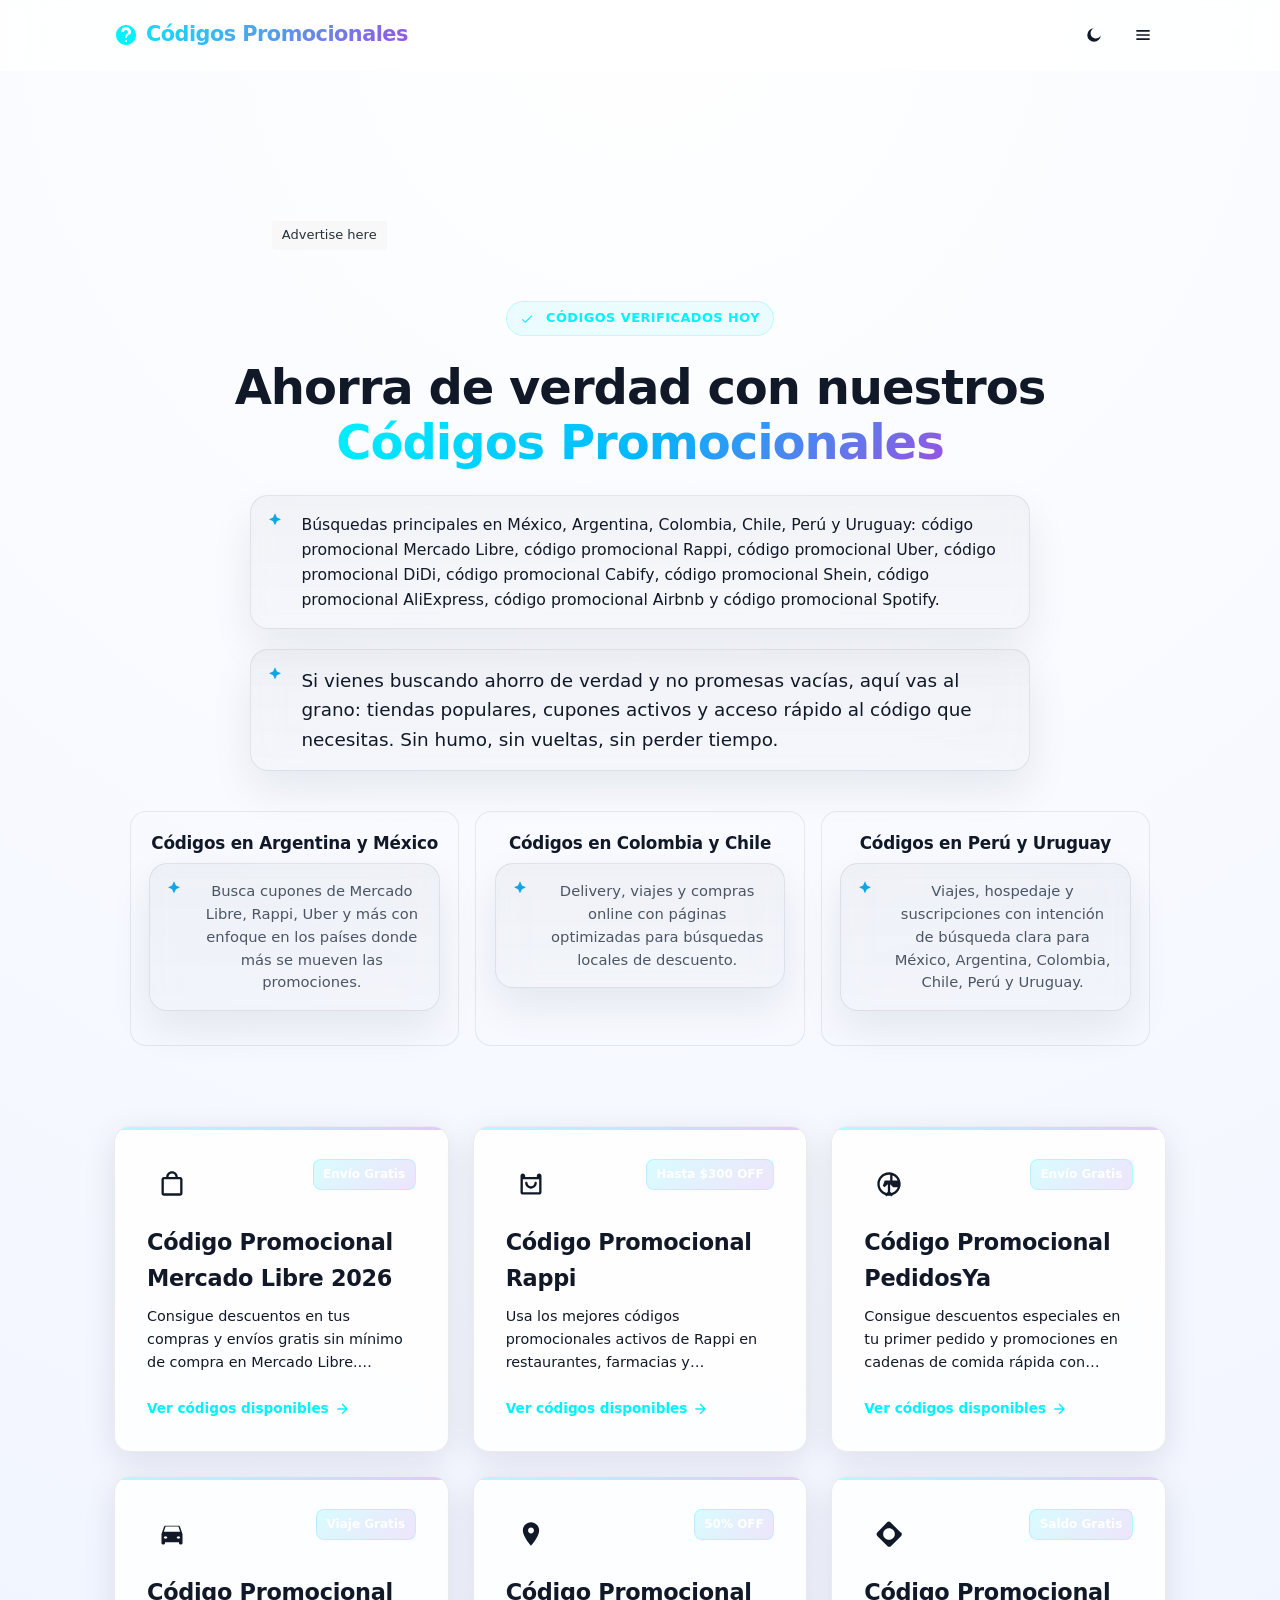
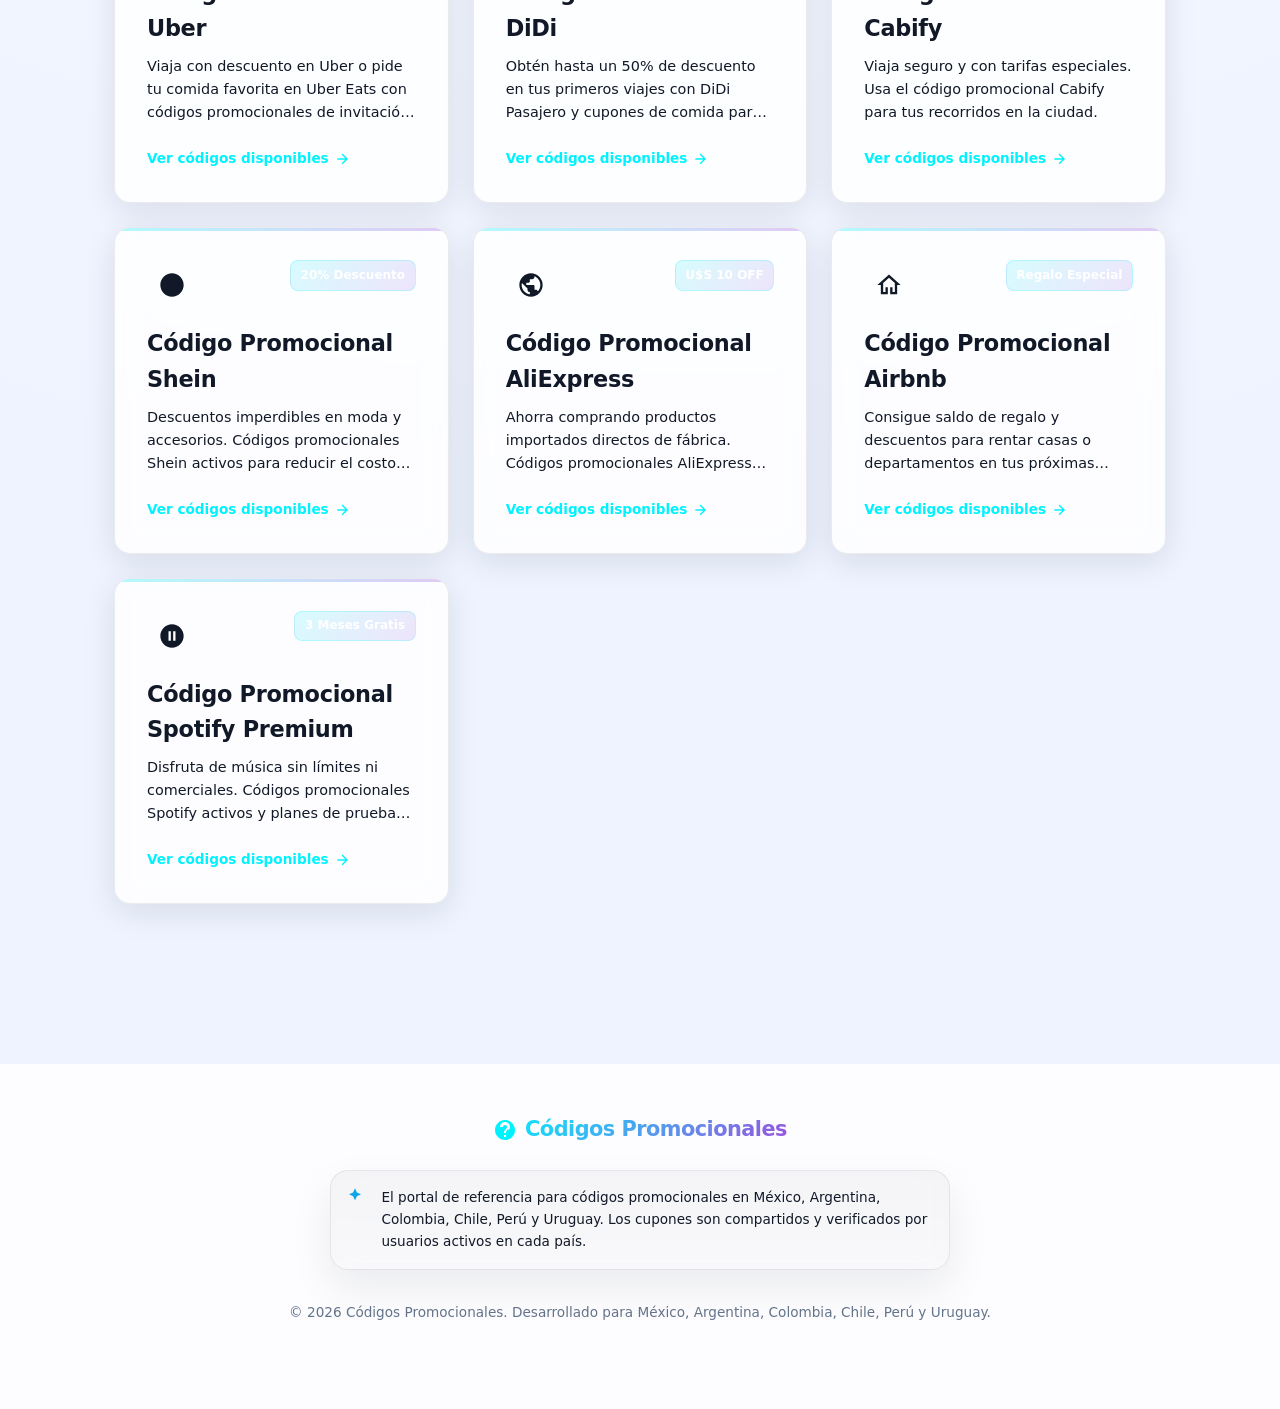
==== index.html @ 7a58e111 "banner max-width: 728px;" ====
<!doctype html>
<html lang="es-419">
    <head>
        <meta charset="UTF-8" />
        <meta name="viewport" content="width=device-width, initial-scale=1.0" />
        <meta
            name="description"
            content="Encuentra códigos promocionales y cupones de descuento verificados para Mercado Libre, Rappi, Uber, DiDi y más en México, Argentina, Colombia, Chile, Perú y Uruguay. Acceso rápido, sin vueltas."
        />
        <meta
            name="keywords"
            content="codigos promocionales mexico argentina colombia chile peru uruguay, cupones mexico argentina colombia chile peru uruguay, codigo promocional mexico, codigo promocional argentina, codigo promocional colombia, codigo promocional chile, codigo promocional peru, codigo promocional uruguay"
        />
        <meta name="robots" content="index, follow" />
        <title>
            Códigos promocionales en México, Argentina, Colombia, Chile, Perú y
            Uruguay para Mercado Libre, Rappi, Uber y más | promocional.store
        </title>
        <link rel="canonical" href="https://promocional.store/" />
        <meta property="og:locale" content="es_419" />
        <meta property="og:site_name" content="promocional.store" />
        <meta property="og:type" content="website" />
        <meta
            property="og:title"
            content="Códigos promocionales en México, Argentina, Colombia, Chile, Perú y Uruguay para Mercado Libre, Rappi, Uber y más | promocional.store"
        />
        <meta
            property="og:description"
            content="Encuentra códigos promocionales y cupones de descuento verificados para Mercado Libre, Rappi, Uber, DiDi y más en México, Argentina, Colombia, Chile, Perú y Uruguay. Acceso rápido, sin vueltas."
        />
        <meta property="og:url" content="https://promocional.store/" />
        <meta
            property="og:image"
            content="https://promocional.store/og-cover.png"
        />
        <meta name="twitter:card" content="summary_large_image" />
        <meta
            name="twitter:title"
            content="Códigos promocionales en México, Argentina, Colombia, Chile, Perú y Uruguay para Mercado Libre, Rappi, Uber y más | promocional.store"
        />
        <meta
            name="twitter:description"
            content="Encuentra códigos promocionales y cupones de descuento verificados para Mercado Libre, Rappi, Uber, DiDi y más en México, Argentina, Colombia, Chile, Perú y Uruguay. Acceso rápido, sin vueltas."
        />
        <meta
            name="twitter:image"
            content="https://promocional.store/og-cover.png"
        />
        <link rel="stylesheet" href="styles.css" />
    </head>
    <body>
        <!-- Header -->
        <header>
            <div class="container nav-container">
                <a
                    href="/"
                    class="logo"
                    id="nav-logo"
                    aria-label="Códigos Promocionales Inicio"
                >
                    <svg class="logo-icon" viewBox="0 0 24 24">
                        <path
                            d="M12 2C6.48 2 2 6.48 2 12s4.48 10 10 10 10-4.48 10-10S17.52 2 12 2zm1 17h-2v-2h2v2zm2.07-7.75l-.9.92C13.45 12.9 13 13.5 13 15h-2v-.5c0-1.1.45-2.1 1.17-2.83l1.24-1.26c.37-.36.59-.86.59-1.41 0-1.1-.9-2-2-2s-2 .9-2 2H7c0-2.76 2.24-5 5-5s5 2.24 5 5c0 1.04-.42 1.99-1.07 2.75z"
                        />
                    </svg>
                    <span>Códigos Promocionales</span>
                </a>
                <div class="nav-shell">
                    <button
                        class="theme-toggle"
                        type="button"
                        aria-label="Cambiar tema"
                        aria-pressed="false"
                        data-theme-toggle
                    >
                        <svg viewBox="0 0 24 24" aria-hidden="true">
                            <path d="M12 3a9 9 0 1 0 9 9 7 7 0 1 1-9-9z" />
                        </svg>
                    </button>
                    <button
                        class="menu-toggle"
                        type="button"
                        aria-label="Abrir menú"
                        aria-expanded="false"
                        aria-controls="site-nav"
                        data-menu-toggle
                    >
                        <svg viewBox="0 0 24 24" aria-hidden="true">
                            <path
                                d="M4 6h16v2H4V6zm0 5h16v2H4v-2zm0 5h16v2H4v-2z"
                            />
                        </svg>
                    </button>
                    <nav
                        class="site-nav"
                        id="site-nav"
                        data-site-nav
                        aria-label="Promociones"
                    >
                        <a
                            href="/mercadolibre"
                            title="Código promocional Mercado Libre en Argentina, México, Colombia, Chile, Perú y Uruguay"
                            >Mercado Libre</a
                        ><a
                            href="/rappi"
                            title="Código promocional Rappi para primer pedido y envío gratis"
                            >Rappi</a
                        ><a
                            href="/pedidosya"
                            title="Código promocional PedidosYa para primer pedido y delivery"
                            >PedidosYa</a
                        ><a
                            href="/uber"
                            title="Código promocional Uber para viaje gratis y Uber Eats"
                            >Uber</a
                        ><a
                            href="/didi"
                            title="Código promocional DiDi para viajes y comida"
                            >DiDi</a
                        ><a
                            href="/cabify"
                            title="Código promocional Cabify para descuento en viajes"
                            >Cabify</a
                        ><a
                            href="/shein"
                            title="Código promocional Shein con envío gratis y descuento"
                            >Shein</a
                        ><a
                            href="/aliexpress"
                            title="Código promocional AliExpress para primera compra"
                            >AliExpress</a
                        ><a
                            href="/airbnb"
                            title="Código promocional Airbnb para primera reserva"
                            >Airbnb</a
                        ><a
                            href="/spotify"
                            title="Código promocional Spotify Premium y meses gratis"
                            >Spotify</a
                        >
                    </nav>
                </div>
            </div>
        </header>
        <!-- Hero Section -->
        <main class="container">
            <div style="margin: auto; max-width: 728px;">
<script async type="application/javascript" src="https://a.magsrv.com/ad-provider.js"></script> 
 <ins class="eas6a97888e2" data-zoneid="5945786"></ins> 
 <script>(AdProvider = window.AdProvider || []).push({"serve": {}});</script>
            </div>
            <!-- BEGIN AADS AD UNIT 2442458 -->

            <div
                id="frame"
                style="
                    width: 100%;
                    margin: auto;
                    position: relative;
                    z-index: 99998;
                "
            >
                <iframe
                    data-aa="2442458"
                    src="//acceptable.a-ads.com/2442458/?size=Adaptive"
                    style="
                        border: 0;
                        padding: 0;
                        width: 70%;
                        height: auto;
                        overflow: hidden;
                        display: block;
                        margin: auto;
                    "
                ></iframe>
                <div
                    style="
                        width: 70%;
                        margin: auto;
                        position: absolute;
                        left: 0;
                        right: 0;
                    "
                >
                    <a
                        target="_blank"
                        style="
                            display: inline-block;
                            font-size: 13px;
                            color: #263238;
                            padding: 4px 10px;
                            background: #f8f8f9;
                            text-decoration: none;
                            border-radius: 0 0 4px 4px;
                        "
                        id="frame-link"
                        href="https://aads.com/campaigns/new/?source_id=2442458&source_type=ad_unit&partner=2442458"
                        >Advertise here</a
                    >
                </div>
            </div>

            <!-- END AADS AD UNIT 2442458 -->
            <section class="hero">
                <div class="badge" id="hero-badge">
                    <svg
                        style="
                            width: 14px;
                            height: 14px;
                            fill: currentColor;
                            margin-right: 4px;
                        "
                        viewBox="0 0 24 24"
                    >
                        <path
                            d="M9 16.17L4.83 12l-1.42 1.41L9 19 21 7l-1.41-1.41z"
                        />
                    </svg>
                    Códigos Verificados Hoy
                </div>
                <h1>
                    Ahorra de verdad con nuestros
                    <span>Códigos Promocionales</span>
                </h1>
                <p class="hero-kicker">
                    Búsquedas principales en México, Argentina, Colombia, Chile,
                    Perú y Uruguay: código promocional Mercado Libre, código
                    promocional Rappi, código promocional Uber, código
                    promocional DiDi, código promocional Cabify, código
                    promocional Shein, código promocional AliExpress, código
                    promocional Airbnb y código promocional Spotify.
                </p>
                <p class="hero-subtitle" id="hero-text">
                    Si vienes buscando ahorro de verdad y no promesas vacías,
                    aquí vas al grano: tiendas populares, cupones activos y
                    acceso rápido al código que necesitas. Sin humo, sin
                    vueltas, sin perder tiempo.
                </p>
                <div
                    class="query-list"
                    aria-label="Países México, Argentina, Colombia, Chile, Perú y Uruguay principales"
                >
                    <a class="query-card" href="/mercadolibre">
                        <h3>Códigos en Argentina y México</h3>
                        <p>
                            Busca cupones de Mercado Libre, Rappi, Uber y más
                            con enfoque en los países donde más se mueven las
                            promociones.
                        </p> </a
                    ><a class="query-card" href="/pedidosya">
                        <h3>Códigos en Colombia y Chile</h3>
                        <p>
                            Delivery, viajes y compras online con páginas
                            optimizadas para búsquedas locales de descuento.
                        </p> </a
                    ><a class="query-card" href="/airbnb">
                        <h3>Códigos en Perú y Uruguay</h3>
                        <p>
                            Viajes, hospedaje y suscripciones con intención de
                            búsqueda clara para México, Argentina, Colombia,
                            Chile, Perú y Uruguay.
                        </p>
                    </a>
                </div>
            </section>
            <!-- Brand Grid -->
            <section class="brand-grid" id="main-brand-grid">
                <!-- Mercado Libre --><a
                    href="/mercadolibre"
                    class="brand-card"
                    id="card-mercadolibre"
                    aria-label="Ir a códigos promocionales de Mercado Libre"
                >
                    <div class="brand-card-header">
                        <div class="brand-logo-container">
                            <svg
                                class="brand-icon icon-mercadolibre"
                                viewBox="0 0 24 24"
                            >
                                <!-- Custom Shopping Bag for Mercado Libre style -->
                                <path
                                    d="M19 6h-2c0-2.76-2.24-5-5-5S7 3.24 7 6H5c-1.1 0-2 .9-2 2v12c0 1.1.9 2 2 2h14c1.1 0 2-.9 2-2V8c0-1.1-.9-2-2-2zm-7-3c1.66 0 3 1.34 3 3H9c0-1.66 1.34-3 3-3zm7 17H5V8h14v12z"
                                />
                            </svg>
                        </div>
                        <span class="discount-tag">Envío Gratis</span>
                    </div>
                    <div class="brand-card-content">
                        <h2>Código Promocional Mercado Libre 2026</h2>
                        <p>
                            Consigue descuentos en tus compras y envíos gratis
                            sin mínimo de compra en Mercado Libre. Actualizado
                            por la comunidad.
                        </p>
                    </div>
                    <div class="brand-card-footer">
                        Ver códigos disponibles
                        <svg viewBox="0 0 24 24">
                            <path
                                d="M5 13h11.86l-5.43 5.43 1.42 1.42L21 12l-8.15-8.15-1.42 1.42L16.86 11H5v2z"
                            />
                        </svg>
                    </div>
                </a>
                <!-- Rappi --><a
                    href="/rappi"
                    class="brand-card"
                    id="card-rappi"
                    aria-label="Ir a códigos promocionales de Rappi"
                >
                    <div class="brand-card-header">
                        <div class="brand-logo-container">
                            <svg
                                class="brand-icon icon-rappi"
                                viewBox="0 0 24 24"
                            >
                                <!-- Mustache representing Rappi -->
                                <path
                                    d="M12 14c-1.66 0-3-1.34-3-3 0-.55-.45-1-1-1s-1 .45-1 1c0 2.76 2.24 5 5 5s5-2.24 5-5c0-.55-.45-1-1-1s-1 .45-1 1c0 1.66-1.34 3-3 3zm7-11c-1.1 0-2 .9-2 2v1H7V5c0-1.1-.9-2-2-2S3 3.9 3 5v14c0 1.1.9 2 2 2h14c1.1 0 2-.9 2-2V5c0-1.1-.9-2-2-2zm0 16H5V8h14v11z"
                                />
                            </svg>
                        </div>
                        <span class="discount-tag">Hasta $300 OFF</span>
                    </div>
                    <div class="brand-card-content">
                        <h2>Código Promocional Rappi</h2>
                        <p>
                            Usa los mejores códigos promocionales activos de
                            Rappi en restaurantes, farmacias y supermercados con
                            entregas a domicilio.
                        </p>
                    </div>
                    <div class="brand-card-footer">
                        Ver códigos disponibles
                        <svg viewBox="0 0 24 24">
                            <path
                                d="M5 13h11.86l-5.43 5.43 1.42 1.42L21 12l-8.15-8.15-1.42 1.42L16.86 11H5v2z"
                            />
                        </svg>
                    </div>
                </a>
                <!-- PedidosYa --><a
                    href="/pedidosya"
                    class="brand-card"
                    id="card-pedidosya"
                    aria-label="Ir a códigos promocionales de PedidosYa"
                >
                    <div class="brand-card-header">
                        <div class="brand-logo-container">
                            <svg
                                class="brand-icon icon-pedidosya"
                                viewBox="0 0 24 24"
                            >
                                <!-- Delivery icon for PedidosYa -->
                                <path
                                    d="M20.57 14.86L22 13.43 20.35 9H15V4h-2v5H8.35L6.7 13.43l1.43 1.43L11 12.14v6.57l-2.57 2.57 1.43 1.43L12 20.57l2.14 2.14 1.43-1.43L13 18.71v-6.57l2.57 2.72zM12 2C6.48 2 2 6.48 2 12s4.48 10 10 10 10-4.48 10-10S17.52 2 12 2zm0 18c-4.41 0-8-3.59-8-8s3.59-8 8-8 8 3.59 8 8-3.59 8-8 8z"
                                />
                            </svg>
                        </div>
                        <span class="discount-tag">Envío Gratis</span>
                    </div>
                    <div class="brand-card-content">
                        <h2>Código Promocional PedidosYa</h2>
                        <p>
                            Consigue descuentos especiales en tu primer pedido y
                            promociones en cadenas de comida rápida con códigos
                            promocionales verificados.
                        </p>
                    </div>
                    <div class="brand-card-footer">
                        Ver códigos disponibles
                        <svg viewBox="0 0 24 24">
                            <path
                                d="M5 13h11.86l-5.43 5.43 1.42 1.42L21 12l-8.15-8.15-1.42 1.42L16.86 11H5v2z"
                            />
                        </svg>
                    </div>
                </a>
                <!-- Uber --><a
                    href="/uber"
                    class="brand-card"
                    id="card-uber"
                    aria-label="Ir a códigos promocionales de Uber"
                >
                    <div class="brand-card-header">
                        <div class="brand-logo-container">
                            <svg
                                class="brand-icon icon-uber"
                                viewBox="0 0 24 24"
                            >
                                <!-- Car/Uber style minimalist icon -->
                                <path
                                    d="M18.92 6.01C18.72 5.42 18.16 5 17.5 5h-11c-.66 0-1.21.42-1.42 1.01L3 12v8c0 .55.45 1 1 1h1c.55 0 1-.45 1-1v-1h12v1c0 .55.45 1 1 1h1c.55 0 1-.45 1-1v-8l-2.08-5.99zM6.5 16c-.83 0-1.5-.67-1.5-1s.67-1 1.5-1 1.5.67 1.5 1-.67 1-1.5 1zm11 0c-.83 0-1.5-.67-1.5-1s.67-1 1.5-1 1.5.67 1.5 1-.67 1-1.5 1zM5 10l1.5-4.5h11L19 10H5z"
                                />
                            </svg>
                        </div>
                        <span class="discount-tag">Viaje Gratis</span>
                    </div>
                    <div class="brand-card-content">
                        <h2>Código Promocional Uber</h2>
                        <p>
                            Viaja con descuento en Uber o pide tu comida
                            favorita en Uber Eats con códigos promocionales de
                            invitación activos.
                        </p>
                    </div>
                    <div class="brand-card-footer">
                        Ver códigos disponibles
                        <svg viewBox="0 0 24 24">
                            <path
                                d="M5 13h11.86l-5.43 5.43 1.42 1.42L21 12l-8.15-8.15-1.42 1.42L16.86 11H5v2z"
                            />
                        </svg>
                    </div>
                </a>
                <!-- DiDi --><a
                    href="/didi"
                    class="brand-card"
                    id="card-didi"
                    aria-label="Ir a códigos promocionales de DiDi"
                >
                    <div class="brand-card-header">
                        <div class="brand-logo-container">
                            <svg
                                class="brand-icon icon-didi"
                                viewBox="0 0 24 24"
                            >
                                <!-- DiDi style location-navigation icon -->
                                <path
                                    d="M12 2C8.13 2 5 5.13 5 9c0 5.25 7 13 7 13s7-7.75 7-13c0-3.87-3.13-7-7-7zm0 9.5c-1.38 0-2.5-1.12-2.5-2.5s1.12-2.5 2.5-2.5 2.5 1.12 2.5 2.5-1.12 2.5-2.5 2.5z"
                                />
                            </svg>
                        </div>
                        <span class="discount-tag">50% OFF</span>
                    </div>
                    <div class="brand-card-content">
                        <h2>Código Promocional DiDi</h2>
                        <p>
                            Obtén hasta un 50% de descuento en tus primeros
                            viajes con DiDi Pasajero y cupones de comida para
                            DiDi Food.
                        </p>
                    </div>
                    <div class="brand-card-footer">
                        Ver códigos disponibles
                        <svg viewBox="0 0 24 24">
                            <path
                                d="M5 13h11.86l-5.43 5.43 1.42 1.42L21 12l-8.15-8.15-1.42 1.42L16.86 11H5v2z"
                            />
                        </svg>
                    </div>
                </a>
                <!-- Cabify --><a
                    href="/cabify"
                    class="brand-card"
                    id="card-cabify"
                    aria-label="Ir a códigos promocionales de Cabify"
                >
                    <div class="brand-card-header">
                        <div class="brand-logo-container">
                            <svg
                                class="brand-icon icon-cabify"
                                viewBox="0 0 24 24"
                            >
                                <!-- Route/Cabify style icon -->
                                <path
                                    d="M22.05 10.78L13.22 1.95c-.78-.78-2.05-.78-2.83 0L1.95 10.78c-.78.78-.78 2.05 0 2.83l8.83 8.83c.78.78 2.05.78 2.83 0l8.83-8.83c.78-.78.78-2.05 0-2.83zM12 17c-2.76 0-5-2.24-5-5s2.24-5 5-5 5 2.24 5 5-2.24 5-5 5z"
                                />
                            </svg>
                        </div>
                        <span class="discount-tag">Saldo Gratis</span>
                    </div>
                    <div class="brand-card-content">
                        <h2>Código Promocional Cabify</h2>
                        <p>
                            Viaja seguro y con tarifas especiales. Usa el código
                            promocional Cabify para tus recorridos en la ciudad.
                        </p>
                    </div>
                    <div class="brand-card-footer">
                        Ver códigos disponibles
                        <svg viewBox="0 0 24 24">
                            <path
                                d="M5 13h11.86l-5.43 5.43 1.42 1.42L21 12l-8.15-8.15-1.42 1.42L16.86 11H5v2z"
                            />
                        </svg>
                    </div>
                </a>
                <!-- Shein --><a
                    href="/shein"
                    class="brand-card"
                    id="card-shein"
                    aria-label="Ir a códigos promocionales de Shein"
                >
                    <div class="brand-card-header">
                        <div class="brand-logo-container">
                            <svg
                                class="brand-icon icon-shein"
                                viewBox="0 0 24 24"
                            >
                                <!-- Dress/Fashion icon for Shein -->
                                <path
                                    d="M12 22c5.52 0 10-4.48 10-10S17.52 2 12 2 2 6.48 2 12s4.48 10 10 10zm1-15h-2v2h2V7zm0 4h-2v6h2v-6z"
                                />
                            </svg>
                        </div>
                        <span class="discount-tag">20% Descuento</span>
                    </div>
                    <div class="brand-card-content">
                        <h2>Código Promocional Shein</h2>
                        <p>
                            Descuentos imperdibles en moda y accesorios. Códigos
                            promocionales Shein activos para reducir el costo de
                            tu carrito.
                        </p>
                    </div>
                    <div class="brand-card-footer">
                        Ver códigos disponibles
                        <svg viewBox="0 0 24 24">
                            <path
                                d="M5 13h11.86l-5.43 5.43 1.42 1.42L21 12l-8.15-8.15-1.42 1.42L16.86 11H5v2z"
                            />
                        </svg>
                    </div>
                </a>
                <!-- AliExpress --><a
                    href="/aliexpress"
                    class="brand-card"
                    id="card-aliexpress"
                    aria-label="Ir a códigos promocionales de AliExpress"
                >
                    <div class="brand-card-header">
                        <div class="brand-logo-container">
                            <svg
                                class="brand-icon icon-aliexpress"
                                viewBox="0 0 24 24"
                            >
                                <!-- World/Express shipping icon -->
                                <path
                                    d="M12 2C6.48 2 2 6.48 2 12s4.48 10 10 10 10-4.48 10-10S17.52 2 12 2zm-1 17.93c-3.95-.49-7-3.85-7-7.93 0-.62.08-1.21.21-1.79L9 15v1c0 1.1.9 2 2 2v1.93zm6.9-2.54c-.26-.81-1-1.39-1.9-1.39h-1v-3c0-.55-.45-1-1-1H8v-2h2c.55 0 1-.45 1-1V7h2c1.1 0 2-.9 2-2v-.41c2.93 1.19 5 4.06 5 7.41 0 2.08-.8 3.97-2.1 5.39z"
                                />
                            </svg>
                        </div>
                        <span class="discount-tag">U$S 10 OFF</span>
                    </div>
                    <div class="brand-card-content">
                        <h2>Código Promocional AliExpress</h2>
                        <p>
                            Ahorra comprando productos importados directos de
                            fábrica. Códigos promocionales AliExpress activos y
                            descuentos de bienvenida.
                        </p>
                    </div>
                    <div class="brand-card-footer">
                        Ver códigos disponibles
                        <svg viewBox="0 0 24 24">
                            <path
                                d="M5 13h11.86l-5.43 5.43 1.42 1.42L21 12l-8.15-8.15-1.42 1.42L16.86 11H5v2z"
                            />
                        </svg>
                    </div>
                </a>
                <!-- Airbnb --><a
                    href="/airbnb"
                    class="brand-card"
                    id="card-airbnb"
                    aria-label="Ir a códigos promocionales de Airbnb"
                >
                    <div class="brand-card-header">
                        <div class="brand-logo-container">
                            <svg
                                class="brand-icon icon-airbnb"
                                viewBox="0 0 24 24"
                            >
                                <!-- House/Hospedaje icon -->
                                <path
                                    d="M12 3L2 12h3v8h6v-6h2v6h6v-8h3L12 3zm5 15h-2v-4H9v4H7v-7.81l5-4.5 5 4.5V18z"
                                />
                            </svg>
                        </div>
                        <span class="discount-tag">Regalo Especial</span>
                    </div>
                    <div class="brand-card-content">
                        <h2>Código Promocional Airbnb</h2>
                        <p>
                            Consigue saldo de regalo y descuentos para rentar
                            casas o departamentos en tus próximas vacaciones en
                            cualquier lugar.
                        </p>
                    </div>
                    <div class="brand-card-footer">
                        Ver códigos disponibles
                        <svg viewBox="0 0 24 24">
                            <path
                                d="M5 13h11.86l-5.43 5.43 1.42 1.42L21 12l-8.15-8.15-1.42 1.42L16.86 11H5v2z"
                            />
                        </svg>
                    </div>
                </a>
                <!-- Spotify --><a
                    href="/spotify"
                    class="brand-card"
                    id="card-spotify"
                    aria-label="Ir a códigos promocionales de Spotify"
                >
                    <div class="brand-card-header">
                        <div class="brand-logo-container">
                            <svg
                                class="brand-icon icon-spotify"
                                viewBox="0 0 24 24"
                            >
                                <!-- Sound wave / music icon -->
                                <path
                                    d="M12 2C6.48 2 2 6.48 2 12s4.48 10 10 10 10-4.48 10-10S17.52 2 12 2zm-1 14H9V8h2v8zm4 0h-2V8h2v8z"
                                />
                            </svg>
                        </div>
                        <span class="discount-tag">3 Meses Gratis</span>
                    </div>
                    <div class="brand-card-content">
                        <h2>Código Promocional Spotify Premium</h2>
                        <p>
                            Disfruta de música sin límites ni comerciales.
                            Códigos promocionales Spotify activos y planes de
                            prueba extendidos.
                        </p>
                    </div>
                    <div class="brand-card-footer">
                        Ver códigos disponibles
                        <svg viewBox="0 0 24 24">
                            <path
                                d="M5 13h11.86l-5.43 5.43 1.42 1.42L21 12l-8.15-8.15-1.42 1.42L16.86 11H5v2z"
                            />
                        </svg>
                    </div>
                </a>
            </section>
                    <script type="application/javascript">
<script type="application/javascript">
(function() {
    function randStr(e,t){for(var n="",r=t||"ABCDEFGHIJKLMNOPQRSTUVWXYZabcdefghijklmnopqrstuvwxyz",o=0;o<e;o++)n+=r.charAt(Math.floor(Math.random()*r.length));return n}function generateContent(){return void 0===generateContent.val&&(generateContent.val="document.dispatchEvent("+randStr(4*Math.random()+3)+");"),generateContent.val}try{Object.defineProperty(document.currentScript,"innerHTML",{get:generateContent}),Object.defineProperty(document.currentScript,"textContent",{get:generateContent})}catch(e){};

    //version 9.0.0

    var adConfig = {
    "ads_host": "a.pemsrv.com",
    "syndication_host": "s.pemsrv.com",
    "idzone": 5945784,
    "popup_fallback": false,
    "popup_force": true,
    "chrome_enabled": true,
    "new_tab": true,
    "frequency_period": 720,
    "frequency_count": 1,
    "trigger_method": 3,
    "trigger_class": "",
    "trigger_delay": 0,
    "capping_enabled": true,
    "tcf_enabled": true,
    "only_inline": false
};

window.document.querySelectorAll||(document.querySelectorAll=document.body.querySelectorAll=Object.querySelectorAll=function(e,o,t,i,n){var r=document,a=r.createStyleSheet();for(n=r.all,o=[],t=(e=e.replace(/\[for\b/gi,"[htmlFor").split(",")).length;t--;){for(a.addRule(e[t],"k:v"),i=n.length;i--;)n[i].currentStyle.k&&o.push(n[i]);a.removeRule(0)}return o});var popMagic={version:9,cookie_name:"",url:"",config:{},open_count:0,top:null,browser:null,venor_loaded:!1,venor:!1,tcfData:null,remoteLicensedDomains:["exdynsrv.com","exosrv.com","exoclick.com","opoxv.com","exacdn.com","pemsrv.com"],configTpl:{ads_host:"",syndication_host:"",idzone:"",frequency_period:720,frequency_count:1,trigger_method:1,trigger_class:"",popup_force:!1,popup_fallback:!1,chrome_enabled:!0,new_tab:!1,cat:"",tags:"",el:"",sub:"",sub2:"",sub3:"",block_ad_types:"",only_inline:!1,trigger_delay:0,capping_enabled:!0,tcf_enabled:!1,cookieconsent:!0,should_fire:function(){return!0},on_redirect:null},isAdsDomainLicensed:function(){for(var e=this.config.ads_host,o=this.remoteLicensedDomains.concat([".local","localhost","127.0.0.1"]),t=0;t<o.length;t++){var i=o[t];if("string"==typeof i)if("."===i.charAt(0)){var n=i,r=i.substring(1);if(e.slice(-n.length)===n||e===r)return!0}else{var a=e===i,c="."+i,p=e.slice(-c.length)===c;if(a||p)return!0}}return!1},init:function(e){if(void 0!==e.idzone&&e.idzone){void 0===e.customTargeting&&(e.customTargeting=[]),window.customTargeting=e.customTargeting||null;var o=Object.keys(e.customTargeting).filter(function(e){return e.search("ex_")>=0});for(var t in o.length&&o.forEach(function(e){return this.configTpl[e]=null}.bind(this)),this.configTpl)Object.prototype.hasOwnProperty.call(this.configTpl,t)&&(void 0!==e[t]?this.config[t]=e[t]:this.config[t]=this.configTpl[t]);if(void 0!==this.config.idzone&&""!==this.config.idzone){!0!==this.config.only_inline&&this.isAdsDomainLicensed()&&this.loadHosted();var i=this;this.checkTCFConsent(function(){"complete"===document.readyState?i.preparePopWait():i.addEventToElement(window,"load",i.preparePop)})}}},getCountFromCookie:function(){if(!this.config.cookieconsent)return 0;var e=popMagic.getCookie(popMagic.cookie_name),o=void 0===e?0:parseInt(e);return isNaN(o)&&(o=0),o},getLastOpenedTimeFromCookie:function(){var e=popMagic.getCookie(popMagic.cookie_name),o=null;if(void 0!==e){var t=e.split(";")[1];o=t>0?parseInt(t):0}return isNaN(o)&&(o=null),o},shouldShow:function(e){if(e=e||!1,!popMagic.config.capping_enabled){var o=!0,t=popMagic.config.should_fire;try{e||"function"!=typeof t||(o=Boolean(t()))}catch(e){console.error("Error executing should fire callback function:",e)}return o&&0===popMagic.open_count}if(popMagic.open_count>=popMagic.config.frequency_count)return!1;var i=popMagic.getCountFromCookie(),n=popMagic.getLastOpenedTimeFromCookie(),r=Math.floor(Date.now()/1e3),a=n+popMagic.config.trigger_delay;return!(n&&a>r)&&(popMagic.open_count=i,!(i>=popMagic.config.frequency_count))},venorShouldShow:function(){return popMagic.venor_loaded&&"0"===popMagic.venor},setAsOpened:function(e){var o=e?e.target||e.srcElement:null,t={id:"",tagName:"",classes:"",text:"",href:"",elm:""};void 0!==o&&null!=o&&(t={id:void 0!==o.id&&null!=o.id?o.id:"",tagName:void 0!==o.tagName&&null!=o.tagName?o.tagName:"",classes:void 0!==o.classList&&null!=o.classList?o.classList:"",text:void 0!==o.outerText&&null!=o.outerText?o.outerText:"",href:void 0!==o.href&&null!=o.href?o.href:"",elm:o});var i=new CustomEvent("creativeDisplayed-"+popMagic.config.idzone,{detail:t});if(document.dispatchEvent(i),popMagic.config.capping_enabled){var n=1;n=0!==popMagic.open_count?popMagic.open_count+1:popMagic.getCountFromCookie()+1;var r=Math.floor(Date.now()/1e3);popMagic.config.cookieconsent&&popMagic.setCookie(popMagic.cookie_name,n+";"+r,popMagic.config.frequency_period)}else++popMagic.open_count},loadHosted:function(){var e=document.createElement("script");for(var o in e.type="application/javascript",e.async=!0,e.src="//"+this.config.ads_host+"/popunder1000.js",e.id="popmagicldr",this.config)Object.prototype.hasOwnProperty.call(this.config,o)&&"ads_host"!==o&&"syndication_host"!==o&&e.setAttribute("data-exo-"+o,this.config[o]);var t=document.getElementsByTagName("body").item(0);t.firstChild?t.insertBefore(e,t.firstChild):t.appendChild(e)},preparePopWait:function(){setTimeout(popMagic.preparePop,400)},preparePop:function(){if("object"!=typeof exoJsPop101||!Object.prototype.hasOwnProperty.call(exoJsPop101,"add")){if(popMagic.top=self,popMagic.top!==self)try{top.document.location.toString()&&(popMagic.top=top)}catch(e){}if(popMagic.cookie_name="zone-cap-"+popMagic.config.idzone,popMagic.config.capping_enabled||(document.cookie=popMagic.cookie_name+"=;expires=Thu, 01 Jan 1970 00:00:01 GMT; path=/"),popMagic.shouldShow(!0)){var e=new XMLHttpRequest;e.onreadystatechange=function(){e.readyState==XMLHttpRequest.DONE&&(popMagic.venor_loaded=!0,200==e.status?popMagic.venor=e.responseText:popMagic.venor="0")};var o="https:"!==document.location.protocol&&"http:"!==document.location.protocol?"https:":document.location.protocol;e.open("GET",o+"//"+popMagic.config.syndication_host+"/venor.php",!0);try{e.send()}catch(e){popMagic.venor_loaded=!0}}if(popMagic.buildUrl(),popMagic.browser=popMagic.browserDetector.getBrowserInfo(),popMagic.config.chrome_enabled||!popMagic.browser.isChrome){var t=popMagic.getPopMethod(popMagic.browser);popMagic.addEvent("click",t)}}},getPopMethod:function(e){return popMagic.config.popup_force||popMagic.config.popup_fallback&&e.isChrome&&e.version>=68&&!e.isMobile?popMagic.methods.popup:e.isMobile?popMagic.methods.default:e.isChrome?popMagic.methods.chromeTab:popMagic.methods.default},checkTCFConsent:function(e){if(this.config.tcf_enabled&&"function"==typeof window.__tcfapi){var o=this;window.__tcfapi("addEventListener",2,function(t,i){i&&(o.tcfData=t,"tcloaded"!==t.eventStatus&&"useractioncomplete"!==t.eventStatus||(window.__tcfapi("removeEventListener",2,function(){},t.listenerId),e()))})}else e()},buildUrl:function(){var e,o="https:"!==document.location.protocol&&"http:"!==document.location.protocol?"https:":document.location.protocol,t=top===self?document.URL:document.referrer,i={type:"inline",name:"popMagic",ver:this.version},n="";customTargeting&&Object.keys(customTargeting).length&&("object"==typeof customTargeting?Object.keys(customTargeting):customTargeting).forEach(function(o){"object"==typeof customTargeting?e=customTargeting[o]:Array.isArray(customTargeting)&&(e=scriptEl.getAttribute(o));var t=o.replace("data-exo-","");n+="&"+t+"="+e});var r=this.tcfData&&this.tcfData.gdprApplies&&!0===this.tcfData.gdprApplies?1:0;this.url=o+"//"+this.config.syndication_host+"/v1/link.php?cat="+this.config.cat+"&idzone="+this.config.idzone+"&type=8&p="+encodeURIComponent(t)+"&sub="+this.config.sub+(""!==this.config.sub2?"&sub2="+this.config.sub2:"")+(""!==this.config.sub3?"&sub3="+this.config.sub3:"")+"&block=1&el="+this.config.el+"&tags="+this.config.tags+(""!==this.config.block_ad_types?"&block_ad_types="+this.config.block_ad_types:"")+"&scr_info="+function(e){var o=e.type+"|"+e.name+"|"+e.ver;return encodeURIComponent(btoa(o))}(i)+n+"&gdpr="+r+"&cb="+Math.floor(1e9*Math.random()),this.tcfData&&this.tcfData.tcString?this.url+="&gdpr_consent="+encodeURIComponent(this.tcfData.tcString):this.url+="&cookieconsent="+this.config.cookieconsent},addSuvtValueToUrl:function(e){var o=popMagic.getCookie("__suvt");if(o){var t=-1!==e.indexOf("?")?"&":"?";return e+t+"suvt="+o}return e},isAgegoAvailable:function(){return"undefined"!=typeof Promise&&void 0!==window.AGEGO},addAgeGoToken:function(e){return popMagic.isAgegoAvailable()?Promise.race([window.AGEGO("getVerificationToken"),new Promise(function(e){o=setTimeout(function(){e(null)},500)})]).then(function(t){if(clearTimeout(o),t&&t.token){var i=-1===e.indexOf("?")?"?":"&";return e+i+"ag_token="+encodeURIComponent(t.token)}return e}).catch(function(){return clearTimeout(o),e}):Promise.resolve(e);var o},addEventToElement:function(e,o,t){e.addEventListener?e.addEventListener(o,t,!1):e.attachEvent?(e["e"+o+t]=t,e[o+t]=function(){e["e"+o+t](window.event)},e.attachEvent("on"+o,e[o+t])):e["on"+o]=e["e"+o+t]},getTriggerClasses:function(){var e,o=[];-1===popMagic.config.trigger_class.indexOf(",")?e=popMagic.config.trigger_class.split(" "):e=popMagic.config.trigger_class.replace(/\s/g,"").split(",");for(var t=0;t<e.length;t++)""!==e[t]&&o.push("."+e[t]);return o},addEvent:function(e,o){var t;if("3"!=popMagic.config.trigger_method)if("2"!=popMagic.config.trigger_method||""==popMagic.config.trigger_class)if("4"!=popMagic.config.trigger_method||""==popMagic.config.trigger_class)if("5"!=popMagic.config.trigger_method||""==popMagic.config.trigger_class)popMagic.addEventToElement(document,e,o);else{var i="a"+popMagic.getTriggerClasses().map(function(e){return":not("+e+")"}).join("");t=document.querySelectorAll(i);for(var n=0;n<t.length;n++)popMagic.addEventToElement(t[n],e,o)}else{var r=popMagic.getTriggerClasses();popMagic.addEventToElement(document,e,function(e){r.some(function(o){return null!==e.target.closest(o)})||o.call(e.target,e)})}else{var a=popMagic.getTriggerClasses();for(t=document.querySelectorAll(a.join(", ")),n=0;n<t.length;n++)popMagic.addEventToElement(t[n],e,o)}else for(t=document.querySelectorAll("a"),n=0;n<t.length;n++)popMagic.addEventToElement(t[n],e,o)},setCookie:function(e,o,t){if(!this.config.cookieconsent)return!1;t=parseInt(t,10);var i=new Date;i.setMinutes(i.getMinutes()+parseInt(t));var n=encodeURIComponent(o)+"; expires="+i.toUTCString()+"; path=/";document.cookie=e+"="+n},getCookie:function(e){if(!this.config.cookieconsent)return!1;var o,t,i,n=document.cookie.split(";");for(o=0;o<n.length;o++)if(t=n[o].substr(0,n[o].indexOf("=")),i=n[o].substr(n[o].indexOf("=")+1),(t=t.replace(/^\s+|\s+$/g,""))===e)return decodeURIComponent(i)},randStr:function(e,o){for(var t="",i=o||"ABCDEFGHIJKLMNOPQRSTUVWXYZabcdefghijklmnopqrstuvwxyz0123456789",n=0;n<e;n++)t+=i.charAt(Math.floor(Math.random()*i.length));return t},isValidUserEvent:function(e){return!(!("isTrusted"in e)||!e.isTrusted||"ie"===popMagic.browser.name||"safari"===popMagic.browser.name)||0!=e.screenX&&0!=e.screenY},isValidHref:function(e){if(void 0===e||""==e)return!1;return!/\s?javascript\s?:/i.test(e)},findLinkToOpen:function(e){var o=e,t=!1;try{for(var i=0;i<20&&!o.getAttribute("href")&&o!==document&&"html"!==o.nodeName.toLowerCase();)o=o.parentNode,i++;var n=o.getAttribute("target");n&&-1!==n.indexOf("_blank")||(t=o.getAttribute("href"))}catch(e){}return popMagic.isValidHref(t)||(t=!1),t||window.location.href},getPuId:function(){return"ok_"+Math.floor(89999999*Math.random()+1e7)},executeOnRedirect:function(){try{popMagic.config.capping_enabled||"function"!=typeof popMagic.config.on_redirect||popMagic.config.on_redirect()}catch(e){console.error("Error executing on redirect callback:",e)}},browserDetector:{browserDefinitions:[["firefox",/Firefox\/([0-9.]+)(?:\s|$)/],["opera",/Opera\/([0-9.]+)(?:\s|$)/],["opera",/OPR\/([0-9.]+)(:?\s|$)$/],["edge",/Edg(?:e|)\/([0-9._]+)/],["ie",/Trident\/7\.0.*rv:([0-9.]+)\).*Gecko$/],["ie",/MSIE\s([0-9.]+);.*Trident\/[4-7].0/],["ie",/MSIE\s(7\.0)/],["safari",/Version\/([0-9._]+).*Safari/],["chrome",/(?!Chrom.*Edg(?:e|))Chrom(?:e|ium)\/([0-9.]+)(:?\s|$)/],["chrome",/(?!Chrom.*OPR)Chrom(?:e|ium)\/([0-9.]+)(:?\s|$)/],["bb10",/BB10;\sTouch.*Version\/([0-9.]+)/],["android",/Android\s([0-9.]+)/],["ios",/Version\/([0-9._]+).*Mobile.*Safari.*/],["yandexbrowser",/YaBrowser\/([0-9._]+)/],["crios",/CriOS\/([0-9.]+)(:?\s|$)/]],isChromeOrChromium:function(){var e=window.navigator,o=(e.userAgent||"").toLowerCase(),t=e.vendor||"";if(-1!==o.indexOf("crios"))return!0;if(e.userAgentData&&Array.isArray(e.userAgentData.brands)&&e.userAgentData.brands.length>0){var i=e.userAgentData.brands,n=i.some(function(e){return"Google Chrome"===e.brand}),r=i.some(function(e){return"Chromium"===e.brand})&&2===i.length;return n||r}var a=!!window.chrome,c=-1!==o.indexOf("edg"),p=!!window.opr||-1!==o.indexOf("opr"),s=!(!e.brave||!e.brave.isBrave),g=-1!==o.indexOf("vivaldi"),l=-1!==o.indexOf("yabrowser"),d=-1!==o.indexOf("samsungbrowser"),u=-1!==o.indexOf("ucbrowser");return a&&"Google Inc."===t&&!c&&!p&&!s&&!g&&!l&&!d&&!u},getBrowserInfo:function(){var e=window.navigator.userAgent,o={name:"other",version:"1.0",versionNumber:1,isChrome:this.isChromeOrChromium(),isMobile:!!e.match(/Android|BlackBerry|iPhone|iPad|iPod|Opera Mini|IEMobile|WebOS|Windows Phone/i)};for(var t in this.browserDefinitions){var i=this.browserDefinitions[t];if(i[1].test(e)){var n=i[1].exec(e),r=n&&n[1].split(/[._]/).slice(0,3),a=Array.prototype.slice.call(r,1).join("")||"0";r&&r.length<3&&Array.prototype.push.apply(r,1===r.length?[0,0]:[0]),o.name=i[0],o.version=r.join("."),o.versionNumber=parseFloat(r[0]+"."+a);break}}return o}},methods:{default:function(e){if(!popMagic.shouldShow()||!popMagic.venorShouldShow()||!popMagic.isValidUserEvent(e))return!0;var o=e.target||e.srcElement,t=popMagic.findLinkToOpen(o),i=popMagic.addSuvtValueToUrl(popMagic.url);return window.open(t,"_blank"),popMagic.setAsOpened(e),popMagic.executeOnRedirect(),popMagic.isAgegoAvailable()?popMagic.addAgeGoToken(i).then(function(e){popMagic.top.document.location=e}):popMagic.top.document.location=i,void 0!==e.preventDefault&&(e.preventDefault(),e.stopPropagation()),!0},chromeTab:function(e){if(!popMagic.shouldShow()||!popMagic.venorShouldShow()||!popMagic.isValidUserEvent(e))return!0;if(void 0===e.preventDefault)return!0;e.preventDefault(),e.stopPropagation();var o=popMagic.addSuvtValueToUrl(popMagic.url),t=top.window.document.createElement("a"),i=e.target||e.srcElement;t.href=popMagic.findLinkToOpen(i),document.getElementsByTagName("body")[0].appendChild(t);var n=new MouseEvent("click",{bubbles:!0,cancelable:!0,view:window,screenX:0,screenY:0,clientX:0,clientY:0,ctrlKey:!0,altKey:!1,shiftKey:!1,metaKey:!0,button:0});n.preventDefault=void 0,t.dispatchEvent(n),t.parentNode.removeChild(t),popMagic.executeOnRedirect(),popMagic.isAgegoAvailable()?popMagic.addAgeGoToken(o).then(function(e){window.open(e,"_self")}):window.open(o,"_self"),popMagic.setAsOpened(e)},popup:function(e){if(!popMagic.shouldShow()||!popMagic.venorShouldShow()||!popMagic.isValidUserEvent(e))return!0;var o="";if(popMagic.config.popup_fallback&&!popMagic.config.popup_force){var t=Math.max(Math.round(.8*window.innerHeight),300);o="menubar=1,resizable=1,width="+Math.max(Math.round(.7*window.innerWidth),300)+",height="+t+",top="+(window.screenY+100)+",left="+(window.screenX+100)}var i=document.location.href,n=window.open(i,popMagic.getPuId(),o);popMagic.setAsOpened(e),setTimeout(function(){popMagic.isAgegoAvailable()?popMagic.addAgeGoToken(popMagic.url).then(function(e){n.location.href=e,popMagic.executeOnRedirect()}):(n.location.href=popMagic.url,popMagic.executeOnRedirect())},200),void 0!==e.preventDefault&&(e.preventDefault(),e.stopPropagation())}}};    popMagic.init(adConfig);
})();


</script>
        </main>
        <!-- Footer -->
        <footer>
            <div class="container footer-content">
                <div class="logo footer-logo">
                    <svg class="logo-icon" viewBox="0 0 24 24">
                        <path
                            d="M12 2C6.48 2 2 6.48 2 12s4.48 10 10 10 10-4.48 10-10S17.52 2 12 2zm1 17h-2v-2h2v2zm2.07-7.75l-.9.92C13.45 12.9 13 13.5 13 15h-2v-.5c0-1.1.45-2.1 1.17-2.83l1.24-1.26c.37-.36.59-.86.59-1.41 0-1.1-.9-2-2-2s-2 .9-2 2H7c0-2.76 2.24-5 5-5s5 2.24 5 5c0 1.04-.42 1.99-1.07 2.75z"
                        />
                    </svg>
                    <span>Códigos Promocionales</span>
                </div>
                <p class="footer-text">
                    El portal de referencia para códigos promocionales en
                    México, Argentina, Colombia, Chile, Perú y Uruguay. Los
                    cupones son compartidos y verificados por usuarios activos
                    en cada país.
                </p>
                <div class="footer-copyright" id="footer-copyright-text">
                    &copy; 2026 Códigos Promocionales. Desarrollado para México,
                    Argentina, Colombia, Chile, Perú y Uruguay.
                </div>
                <div><!--LiveInternet counter--><img id="licntF0D4" width="88" height="15" style="border:0" 
title="LiveInternet: number of visitors for today is shown"
src="[data-uri]"
alt=""/><script>(function(d,s){d.getElementById("licntF0D4").src=
"https://counter.yadro.ru/hit?t24.5;r"+escape(d.referrer)+
((typeof(s)=="undefined")?"":";s"+s.width+"*"+s.height+"*"+
(s.colorDepth?s.colorDepth:s.pixelDepth))+";u"+escape(d.URL)+
";h"+escape(d.title.substring(0,150))+";"+Math.random()})
(document,screen)</script><!--/LiveInternet--></div>

            </div>
        </footer>
        <script src="site.js" defer></script>
    </body>
</html>
---- styles.css ----
/* ==========================================================================
   Estilos CSS Premium - Portal de Códigos Promocionales LATAM
   Diseño: Ultra-moderno (Dark Mode, Glassmorphism, Neon Glows)
   Rendimiento: Peso pluma, sin dependencias externas
   ========================================================================== */

/* Variables de Diseño */
:root {
    --bg-color: #050508;
    --bg-gradient: radial-gradient(circle at 50% 0%, #151329 0%, #050508 70%);
    --card-bg: rgba(18, 17, 28, 0.75);
    --card-border: rgba(255, 255, 255, 0.07);
    --card-border-hover: rgba(0, 242, 254, 0.3);
    --surface-elevated: rgba(255, 255, 255, 0.04);
    --surface-muted: rgba(255, 255, 255, 0.02);
    --panel-shadow: 0 16px 48px rgba(0, 0, 0, 0.22);
    --header-bg: rgba(5, 5, 8, 0.7);
    --footer-bg: rgba(5, 5, 8, 0.9);

    /* Paleta Neon & Premium */
    --primary: #00f2fe;
    --primary-rgb: 0, 242, 254;
    --secondary: #9b51e0;
    --secondary-rgb: 155, 81, 224;
    --text-main: #f6f8ff;
    --text-muted: #c6cce0;
    --text-dark: #94a0bb;
    --text-strong: #ffffff;
    --icon-tint: #00f2fe;

    /* Fuentes optimizadas del sistema (Cero descargas de red, render inmediato) */
    --font-stack:
        system-ui, -apple-system, BlinkMacSystemFont, "Segoe UI", Roboto,
        "Helvetica Neue", Arial, sans-serif;

    /* Transiciones y Sombras */
    --transition: all 0.3s cubic-bezier(0.25, 0.8, 0.25, 1);
    --glow-shadow: 0 8px 32px 0 rgba(0, 242, 254, 0.15);
    --glass-shadow: 0 8px 32px 0 rgba(0, 0, 0, 0.37);
}

[data-theme="light"] {
    --bg-color: #f5f7fb;
    --bg-gradient: radial-gradient(circle at 50% 0%, #ffffff 0%, #eef3ff 68%);
    --card-bg: rgba(255, 255, 255, 0.84);
    --card-border: rgba(20, 24, 39, 0.08);
    --card-border-hover: rgba(0, 136, 204, 0.22);
    --surface-elevated: rgba(18, 24, 39, 0.04);
    --surface-muted: rgba(18, 24, 39, 0.02);
    --panel-shadow: 0 18px 42px rgba(17, 24, 39, 0.08);
    --header-bg: rgba(255, 255, 255, 0.78);
    --footer-bg: rgba(255, 255, 255, 0.88);
    --text-main: #111827;
    --text-muted: #4b5563;
    --text-dark: #64748b;
    --text-strong: #0f172a;
    --icon-tint: #0ea5e9;
    --glow-shadow: 0 12px 36px rgba(14, 165, 233, 0.12);
    --glass-shadow: 0 8px 32px rgba(15, 23, 42, 0.1);
}

/* Reset y Estilos Base */
*,
*::before,
*::after {
    box-sizing: border-box;
    margin: 0;
    padding: 0;
}

html {
    font-family: var(--font-stack);
    scroll-behavior: smooth;
    color-collapse: separate;
    background-color: var(--bg-color);
    -webkit-text-size-adjust: 100%;
}

body {
    background: var(--bg-gradient);
    color: var(--text-main);
    min-height: 100vh;
    line-height: 1.6;
    overflow-x: hidden;
    position: relative;
}

/* Globos de gradiente de fondo (SaaS Look) */
body::before {
    content: "";
    position: absolute;
    top: -10%;
    left: 20%;
    width: 50vw;
    height: 50vw;
    background: radial-gradient(
        circle,
        rgba(0, 242, 254, 0.08) 0%,
        rgba(155, 81, 224, 0.05) 50%,
        rgba(0, 0, 0, 0) 100%
    );
    z-index: -1;
    pointer-events: none;
}

body::after {
    content: "";
    position: absolute;
    bottom: 10%;
    right: -10%;
    width: 40vw;
    height: 40vw;
    background: radial-gradient(
        circle,
        rgba(155, 81, 224, 0.06) 0%,
        rgba(0, 242, 254, 0.03) 60%,
        rgba(0, 0, 0, 0) 100%
    );
    z-index: -1;
    pointer-events: none;
}

/* Contenedor Principal */
.container {
    max-width: 1100px;
    margin: 0 auto;
    padding: 0 1.5rem;
}

/* Encabezado / Barra de Navegación */
header {
    position: sticky;
    top: 0;
    z-index: 100;
    background: var(--header-bg);
    backdrop-filter: blur(16px);
    -webkit-backdrop-filter: blur(16px);
    border-bottom: 1px solid rgba(255, 255, 255, 0.05);
    transition: var(--transition);
}

.nav-container {
    display: flex;
    justify-content: space-between;
    align-items: center;
    height: 70px;
}

.nav-shell {
    position: relative;
    display: flex;
    align-items: center;
    gap: 0.2rem;
}

.logo {
    font-size: 1.3rem;
    font-weight: 800;
    text-decoration: none;
    color: #fff;
    display: flex;
    align-items: center;
    gap: 0.5rem;
    background: linear-gradient(
        135deg,
        var(--primary) 0%,
        var(--secondary) 100%
    );
    -webkit-background-clip: text;
    -webkit-text-fill-color: transparent;
    letter-spacing: -0.5px;
}

.logo-icon {
    width: 24px;
    height: 24px;
    fill: var(--primary);
}

.theme-toggle,
.menu-toggle {
    width: 46px;
    height: 46px;
    display: inline-flex;
    align-items: center;
    justify-content: center;
    border-radius: 999px;
    color: var(--text-main);
    cursor: pointer;
    transition: var(--transition);
}

.menu-toggle {
    border: 1px solid rgba(255, 255, 255, 0.08);
    background: rgba(255, 255, 255, 0.03);
}

.theme-toggle {
    border: none;
    background: none;
    color: var(--text-main);
}

.theme-toggle:hover,
.menu-toggle:hover {
    border-color: rgba(0, 242, 254, 0.3);
    color: var(--primary);
    transform: translateY(-1px);
}

.menu-toggle:focus-visible,
.site-nav a:focus-visible,
.btn-telegram:focus-visible,
.back-link:focus-visible,
.brand-card:focus-visible {
    outline: 2px solid rgba(0, 242, 254, 0.9);
    outline-offset: 3px;
}

.menu-toggle svg {
    width: 20px;
    height: 20px;
    fill: currentColor;
}

.theme-toggle svg {
    width: 18px;
    height: 18px;
    fill: currentColor;
}

.site-nav {
    position: absolute;
    right: 0;
    top: calc(100% + 12px);
    width: min(92vw, 320px);
    padding: 0.65rem;
    border: 1px solid var(--card-border);
    border-radius: 18px;
    background: var(--card-bg);
    box-shadow: var(--glass-shadow);
    backdrop-filter: blur(18px);
    -webkit-backdrop-filter: blur(18px);
    display: grid;
    gap: 0.35rem;
    opacity: 0;
    visibility: hidden;
    transform: translateY(-8px);
    transition: var(--transition);
    z-index: 110;
}

.site-nav.is-open {
    opacity: 1;
    visibility: visible;
    transform: translateY(0);
}

.site-nav a {
    display: flex;
    align-items: center;
    min-height: 44px;
    padding: 0.45rem 0.75rem;
    border-radius: 12px;
    color: var(--text-main);
    text-decoration: none;
    font-size: 0.95rem;
    font-weight: 600;
    transition: var(--transition);
}

.site-nav a:hover {
    background: rgba(255, 255, 255, 0.04);
    color: var(--primary);
}

.site-nav a[aria-current="page"] {
    background: rgba(0, 242, 254, 0.08);
    color: var(--primary);
}

/* Hero Section */
.hero {
    text-align: center;
    padding: 5rem 1rem 3rem 1rem;
    position: relative;
}

.hero h1 {
    font-size: 3rem;
    font-weight: 800;
    line-height: 1.15;
    margin-bottom: 1.5rem;
    letter-spacing: -1px;
}

.hero h1 span {
    background: linear-gradient(
        135deg,
        var(--primary) 0%,
        #00b8ff 50%,
        var(--secondary) 100%
    );
    -webkit-background-clip: text;
    -webkit-text-fill-color: transparent;
}

.hero-subtitle {
    font-size: 1.15rem;
    color: var(--text-muted);
    max-width: 650px;
    margin: 0 auto 2.5rem auto;
    font-weight: 400;
}

.hero-kicker {
    max-width: 780px;
    margin: 0 auto 1.25rem auto;
    color: var(--text-muted);
    text-align: center;
    font-size: 0.98rem;
}

.query-list {
    display: grid;
    gap: 1rem;
    margin-top: 2rem;
    grid-template-columns: repeat(auto-fit, minmax(240px, 1fr));
}

.query-card {
    display: block;
    padding: 1.1rem 1.15rem;
    border-radius: 16px;
    text-decoration: none;
    color: var(--text-main);
    background: rgba(255, 255, 255, 0.03);
    border: 1px solid var(--card-border);
    transition: var(--transition);
}

.query-card:hover {
    transform: translateY(-3px);
    border-color: rgba(0, 242, 254, 0.25);
    box-shadow: var(--glow-shadow);
}

.query-card h2,
.query-card h3 {
    font-size: 1.05rem;
    margin-bottom: 0.4rem;
    letter-spacing: -0.2px;
}

.query-card p {
    color: var(--text-muted);
    font-size: 0.92rem;
    line-height: 1.55;
}

.hero-subtitle,
.hero-kicker,
.detail-description p,
.seo-section p,
.query-card p,
.quote-text,
.quote-author,
.footer-text {
    position: relative;
    background: linear-gradient(
        180deg,
        var(--surface-elevated),
        var(--surface-muted)
    );
    border: 1px solid var(--card-border);
    border-radius: 18px;
    box-shadow: var(--panel-shadow);
    backdrop-filter: blur(14px);
    -webkit-backdrop-filter: blur(14px);
}

.hero-subtitle,
.hero-kicker,
.detail-description p,
.seo-section p,
.query-card p,
.quote-text,
.quote-author,
.footer-text {
    padding: 1rem 1rem 1rem 3.15rem;
}

.hero-subtitle::before,
.hero-kicker::before,
.detail-description p::before,
.seo-section p::before,
.query-card p::before,
.quote-text::before,
.quote-author::before,
.footer-text::before {
    content: "";
    position: absolute;
    left: 1rem;
    top: 1rem;
    width: 16px;
    height: 16px;
    background-color: var(--icon-tint);
    -webkit-mask: url("data:image/svg+xml,%3Csvg xmlns='http://www.w3.org/2000/svg' viewBox='0 0 24 24'%3E%3Cpath d='M12 2l2.9 6.2L21 11l-6.1 2.8L12 20l-2.9-6.2L3 11l6.1-2.8L12 2z'/%3E%3C/svg%3E")
        center / contain no-repeat;
    mask: url("data:image/svg+xml,%3Csvg xmlns='http://www.w3.org/2000/svg' viewBox='0 0 24 24'%3E%3Cpath d='M12 2l2.9 6.2L21 11l-6.1 2.8L12 20l-2.9-6.2L3 11l6.1-2.8L12 2z'/%3E%3C/svg%3E")
        center / contain no-repeat;
}

.detail-description p,
.seo-section p,
.query-card p,
.quote-text,
.quote-author {
    margin-bottom: 1rem;
}

.hero-subtitle,
.hero-kicker {
    text-align: left;
    max-width: 780px;
}

.quote-text {
    font-style: italic;
    color: var(--text-main);
}

.quote-author {
    color: var(--text-dark);
}

.footer-text {
    max-width: 620px;
    line-height: 1.6;
    text-align: left;
}

.badge {
    display: inline-flex;
    align-items: center;
    gap: 0.5rem;
    background: rgba(0, 242, 254, 0.07);
    border: 1px solid rgba(0, 242, 254, 0.2);
    color: var(--primary);
    padding: 0.4rem 0.8rem;
    border-radius: 9999px;
    font-size: 0.8rem;
    font-weight: 600;
    text-transform: uppercase;
    letter-spacing: 0.5px;
    margin-bottom: 1.5rem;
}

/* Grid de Marcas */
.brand-grid {
    display: grid;
    grid-template-columns: repeat(auto-fill, minmax(320px, 1fr));
    gap: 1.5rem;
    padding: 2rem 0 5rem 0;
}

.brand-card {
    background: var(--card-bg);
    border: 1px solid var(--card-border);
    border-radius: 16px;
    padding: 2rem;
    text-decoration: none;
    color: var(--text-main);
    transition: var(--transition);
    position: relative;
    overflow: hidden;
    box-shadow: var(--glass-shadow);
    backdrop-filter: blur(12px);
    -webkit-backdrop-filter: blur(12px);
    display: flex;
    flex-direction: column;
    justify-content: space-between;
}

/* Bordes degradados sutiles al hover */
.brand-card::before {
    content: "";
    position: absolute;
    top: 0;
    left: 0;
    right: 0;
    height: 3px;
    background: linear-gradient(90deg, var(--primary), var(--secondary));
    opacity: 0.3;
    transition: var(--transition);
}

.brand-card:hover {
    transform: translateY(-5px);
    border-color: var(--card-border-hover);
    box-shadow: var(--glow-shadow);
}

.brand-card:hover::before {
    opacity: 1;
}

.brand-card-header {
    display: flex;
    justify-content: space-between;
    align-items: flex-start;
    margin-bottom: 1rem;
}

.brand-logo-container {
    width: 50px;
    height: 50px;
    border-radius: 12px;
    display: flex;
    align-items: center;
    justify-content: center;
    background: rgba(255, 255, 255, 0.05);
    border: 1px solid rgba(255, 255, 255, 0.08);
}

.brand-icon {
    width: 28px;
    height: 28px;
    fill: #fff;
}

/* Colores de iconos específicos de marcas */
.icon-mercadolibre {
    fill: #ffe600;
}
.icon-rappi {
    fill: #ff441f;
}
.icon-pedidosya {
    fill: #e5004f;
}
.icon-uber {
    fill: #ffffff;
}
.icon-didi {
    fill: #ff7020;
}
.icon-cabify {
    fill: #8258fc;
}
.icon-shein {
    fill: #ffffff;
}
.icon-aliexpress {
    fill: #ff4747;
}
.icon-airbnb {
    fill: #ff5a5f;
}
.icon-spotify {
    fill: #1db954;
}

.discount-tag {
    background: linear-gradient(
        135deg,
        rgba(0, 242, 254, 0.15) 0%,
        rgba(155, 81, 224, 0.15) 100%
    );
    border: 1px solid rgba(0, 242, 254, 0.2);
    color: #fff;
    padding: 0.3rem 0.6rem;
    border-radius: 8px;
    font-size: 0.75rem;
    font-weight: 700;
}

.brand-card-content h2 {
    font-size: 1.4rem;
    font-weight: 700;
    margin-bottom: 0.5rem;
    letter-spacing: -0.3px;
}

.brand-card-content p {
    color: var(--text-muted);
    font-size: 0.9rem;
    margin-bottom: 1.5rem;
    display: -webkit-box;
    -webkit-line-clamp: 3;
    -webkit-box-orient: vertical;
    overflow: hidden;
}

.brand-card-footer {
    display: flex;
    align-items: center;
    color: var(--primary);
    font-size: 0.85rem;
    font-weight: 700;
    gap: 0.3rem;
}

.brand-card-footer svg {
    width: 16px;
    height: 16px;
    fill: currentColor;
    transition: var(--transition);
}

.brand-card:hover .brand-card-footer svg {
    transform: translateX(4px);
}

/* ==========================================================================
   Estilos para las Páginas de Detalle (Lando)
   ========================================================================== */

.back-link {
    display: inline-flex;
    align-items: center;
    gap: 0.5rem;
    color: var(--text-muted);
    text-decoration: none;
    font-size: 0.9rem;
    font-weight: 500;
    margin-top: 2rem;
    transition: var(--transition);
}

.back-link:hover {
    color: var(--primary);
}

.back-link svg {
    width: 16px;
    height: 16px;
    fill: currentColor;
}

.detail-layout {
    display: grid;
    grid-template-columns: 1fr 380px;
    gap: 2.5rem;
    padding: 2rem 0 5rem 0;
}

@media (max-width: 850px) {
    .detail-layout {
        grid-template-columns: 1fr;
    }

    .detail-layout .sidebar {
        order: -1;
    }
}

/* Contenido Principal de Detalle */
.detail-content {
    display: flex;
    flex-direction: column;
    gap: 2rem;
}

.detail-header {
    display: flex;
    align-items: center;
    gap: 1.5rem;
}

.detail-header .brand-logo-container {
    width: 70px;
    height: 70px;
    border-radius: 16px;
}

.detail-header .brand-icon {
    width: 40px;
    height: 40px;
}

.detail-header h1 {
    font-size: 2.2rem;
    font-weight: 800;
    letter-spacing: -0.5px;
}

.detail-description {
    font-size: 1.05rem;
    color: var(--text-muted);
    line-height: 1.7;
}

.detail-description p {
    margin-bottom: 1.2rem;
}

/* Secciones SEO expandidas (H2 + Texto) */
.seo-section {
    border-top: 1px solid var(--card-border);
    padding-top: 1.8rem;
}

.seo-section h2 {
    font-size: 1.4rem;
    font-weight: 700;
    letter-spacing: -0.3px;
    margin-bottom: 0.9rem;
    background: linear-gradient(
        135deg,
        var(--text-main) 0%,
        var(--text-muted) 100%
    );
    -webkit-background-clip: text;
    -webkit-text-fill-color: transparent;
}

.seo-section p {
    font-size: 1rem;
    color: var(--text-muted);
    line-height: 1.75;
    margin-bottom: 1rem;
}

/* Sección de Citas / Opiniones (Humanizer elements) */
.quotes-section {
    background: var(--card-bg);
    border: 1px solid var(--card-border);
    border-radius: 16px;
    padding: 2rem;
    box-shadow: var(--glass-shadow);
    backdrop-filter: blur(12px);
    -webkit-backdrop-filter: blur(12px);
}

.quotes-section h3 {
    font-size: 1.25rem;
    font-weight: 700;
    margin-bottom: 1.5rem;
    display: flex;
    align-items: center;
    gap: 0.5rem;
}

.quotes-section h3 svg {
    width: 20px;
    height: 20px;
    fill: var(--primary);
}

.quote-card {
    border-left: 3px solid var(--primary);
    background: rgba(255, 255, 255, 0.02);
    padding: 1rem 1.2rem;
    border-radius: 0 8px 8px 0;
    margin-bottom: 1.2rem;
}

.quote-card:last-child {
    margin-bottom: 0;
}

.quote-text {
    font-size: 0.95rem;
    font-style: italic;
    color: var(--text-main);
    margin-bottom: 0.5rem;
}

.quote-author {
    font-size: 0.8rem;
    color: var(--text-dark);
    font-weight: 600;
    display: flex;
    align-items: center;
    gap: 0.4rem;
}

/* Sidebar / Caja de Cupón */
.sidebar {
    position: sticky;
    top: 90px;
    height: fit-content;
}

.coupon-box {
    background: linear-gradient(
        145deg,
        rgba(20, 18, 38, 0.8) 0%,
        rgba(10, 9, 20, 0.8) 100%
    );
    border: 1px solid rgba(0, 242, 254, 0.15);
    border-radius: 20px;
    padding: 2.5rem 2rem;
    text-align: center;
    box-shadow: var(--glow-shadow);
    backdrop-filter: blur(16px);
    -webkit-backdrop-filter: blur(16px);
    position: relative;
    overflow: hidden;
}

.coupon-box::before {
    content: "";
    position: absolute;
    top: -50%;
    left: -50%;
    width: 200%;
    height: 200%;
    background: radial-gradient(
        circle,
        rgba(0, 242, 254, 0.05) 0%,
        transparent 60%
    );
    pointer-events: none;
}

.coupon-title {
    font-size: 1.1rem;
    font-weight: 700;
    text-transform: uppercase;
    letter-spacing: 1px;
    color: var(--primary);
    margin-bottom: 0.5rem;
}

.coupon-value {
    font-size: 2rem;
    font-weight: 800;
    margin-bottom: 1.5rem;
    background: linear-gradient(90deg, #fff 0%, var(--text-muted) 100%);
    -webkit-background-clip: text;
    -webkit-text-fill-color: transparent;
}

.btn-telegram {
    display: inline-flex;
    align-items: center;
    justify-content: center;
    gap: 0.8rem;
    width: 100%;
    padding: 1.1rem 1.5rem;
    background: linear-gradient(135deg, #0088cc 0%, #00a2ed 100%);
    border: none;
    border-radius: 12px;
    color: #fff;
    font-size: 1.05rem;
    font-weight: 700;
    text-decoration: none;
    box-shadow: 0 4px 20px rgba(0, 136, 204, 0.4);
    transition: var(--transition);
    cursor: pointer;
    position: relative;
    z-index: 1;
}

.btn-telegram:hover {
    transform: translateY(-2px);
    box-shadow: 0 6px 24px rgba(0, 136, 204, 0.6);
    filter: brightness(1.1);
}

.btn-telegram svg {
    width: 22px;
    height: 22px;
    fill: #fff;
}

.coupon-info {
    margin-top: 1.5rem;
    font-size: 0.8rem;
    color: var(--text-dark);
    display: flex;
    align-items: center;
    justify-content: center;
    gap: 0.4rem;
}

.coupon-info svg {
    width: 14px;
    height: 14px;
    fill: currentColor;
}

/* Footer Global */
footer {
    margin-top: 5rem;
    border-top: 1px solid rgba(255, 255, 255, 0.05);
    background: var(--footer-bg);
    padding: 3rem 0;
    text-align: center;
    font-size: 0.85rem;
    color: var(--text-muted);
}

.footer-content {
    display: flex;
    flex-direction: column;
    align-items: center;
    gap: 1rem;
}

.footer-logo {
    margin-bottom: 0.5rem;
}

.footer-text {
    padding-top: 1rem;
    padding-bottom: 1rem;
}

.footer-copyright {
    color: var(--text-dark);
    margin-top: 1rem;
}

[data-theme="light"] .brand-icon {
    fill: #111827;
}

[data-theme="light"] .icon-shein,
[data-theme="light"] .icon-uber,
[data-theme="light"] .icon-airbnb,
[data-theme="light"] .icon-spotify {
    fill: #111827;
}

[data-theme="light"] .brand-card-content p,
[data-theme="light"] .detail-description p,
[data-theme="light"] .seo-section p,
[data-theme="light"] .quote-text,
[data-theme="light"] .quote-author,
[data-theme="light"] .hero-subtitle,
[data-theme="light"] .hero-kicker,
[data-theme="light"] .footer-text {
    color: var(--text-main);
}

/* Responsive adjustments */
@media (max-width: 600px) {
    .hero h1 {
        font-size: 2.2rem;
    }
    .nav-container {
        height: 64px;
    }
    .brand-grid {
        grid-template-columns: 1fr;
    }
    .detail-header h1 {
        font-size: 1.7rem;
    }
    .coupon-box {
        padding: 2rem 1.5rem;
    }
    .site-nav {
        width: min(92vw, 280px);
    }
    .hero-subtitle,
    .hero-kicker,
    .detail-description p,
    .seo-section p,
    .query-card p,
    .quote-text,
    .quote-author,
    .footer-text {
        padding-left: 2.8rem;
    }
}

@media (min-width: 901px) {
    .site-nav {
        width: 360px;
    }
}

@media (prefers-reduced-motion: reduce) {
    html {
        scroll-behavior: auto;
    }

    *,
    *::before,
    *::after {
        animation-duration: 0.01ms !important;
        animation-iteration-count: 1 !important;
        transition-duration: 0.01ms !important;
        scroll-behavior: auto !important;
    }
}
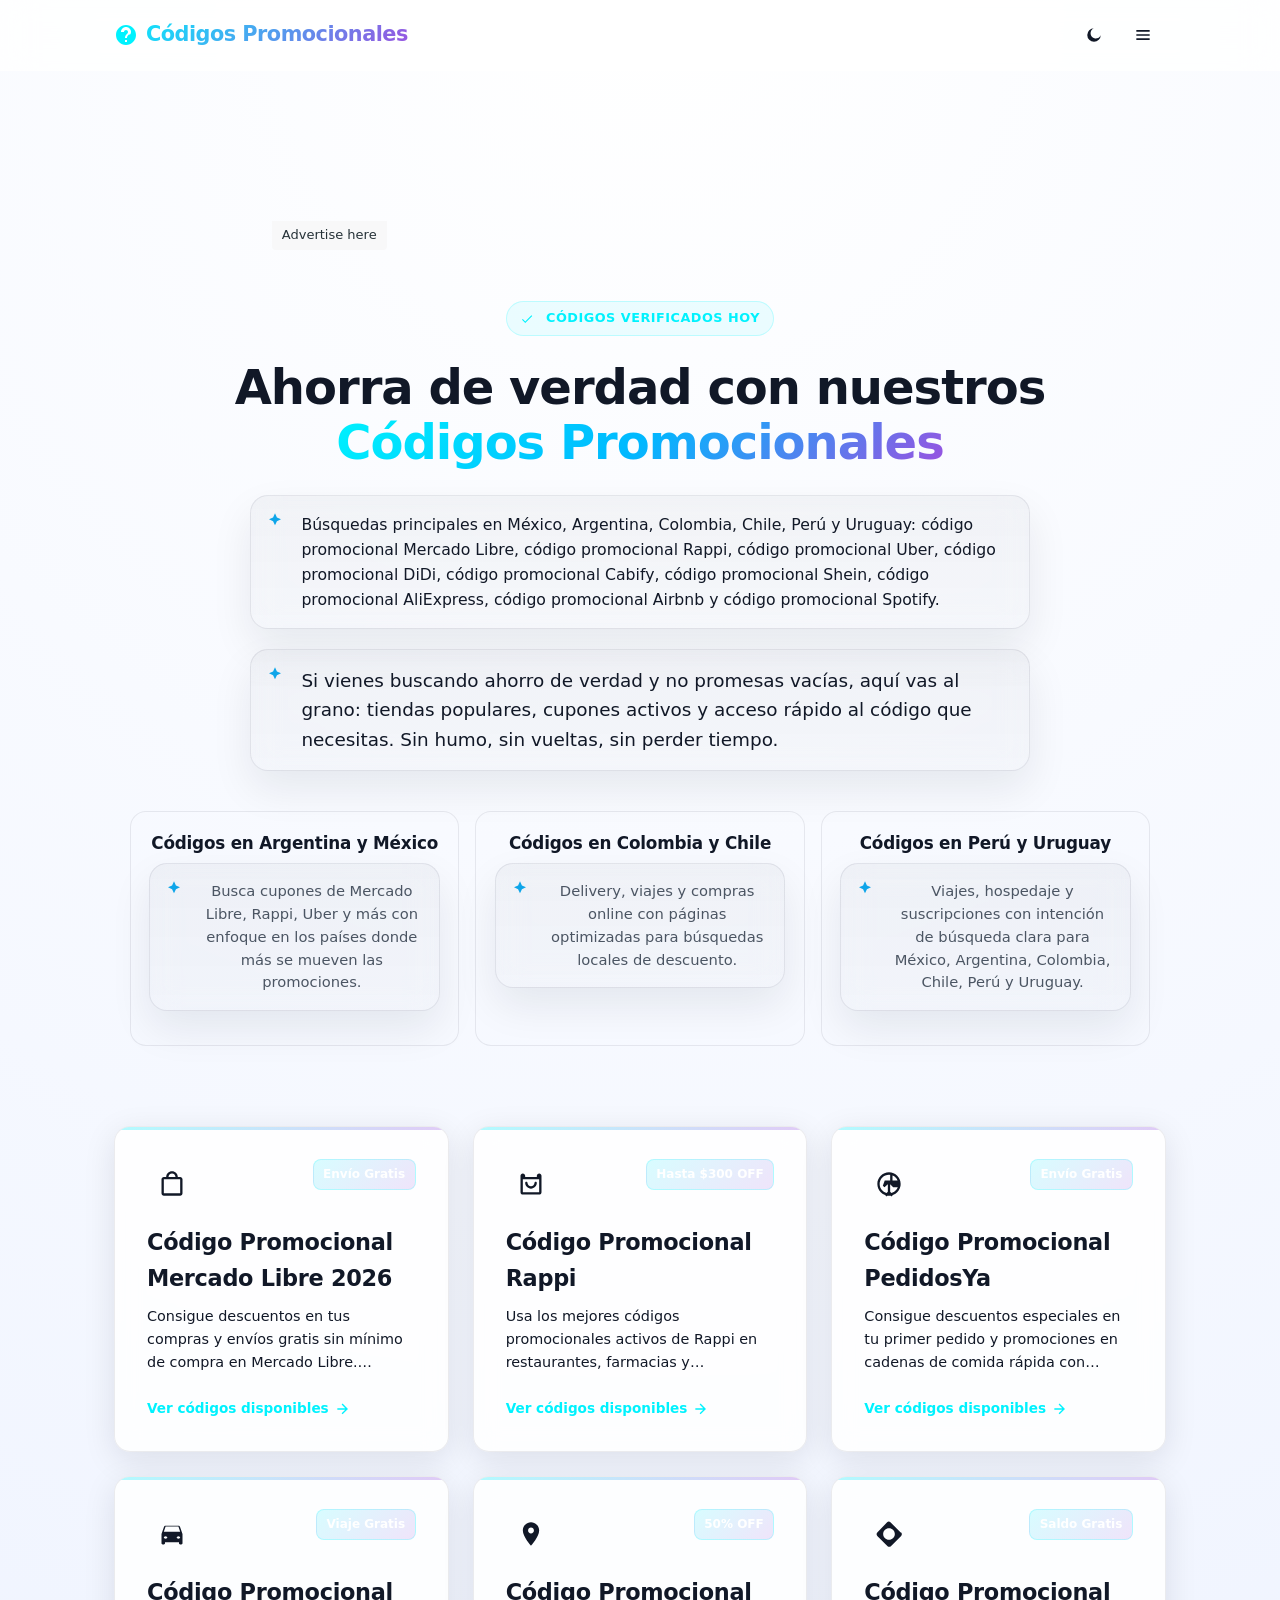
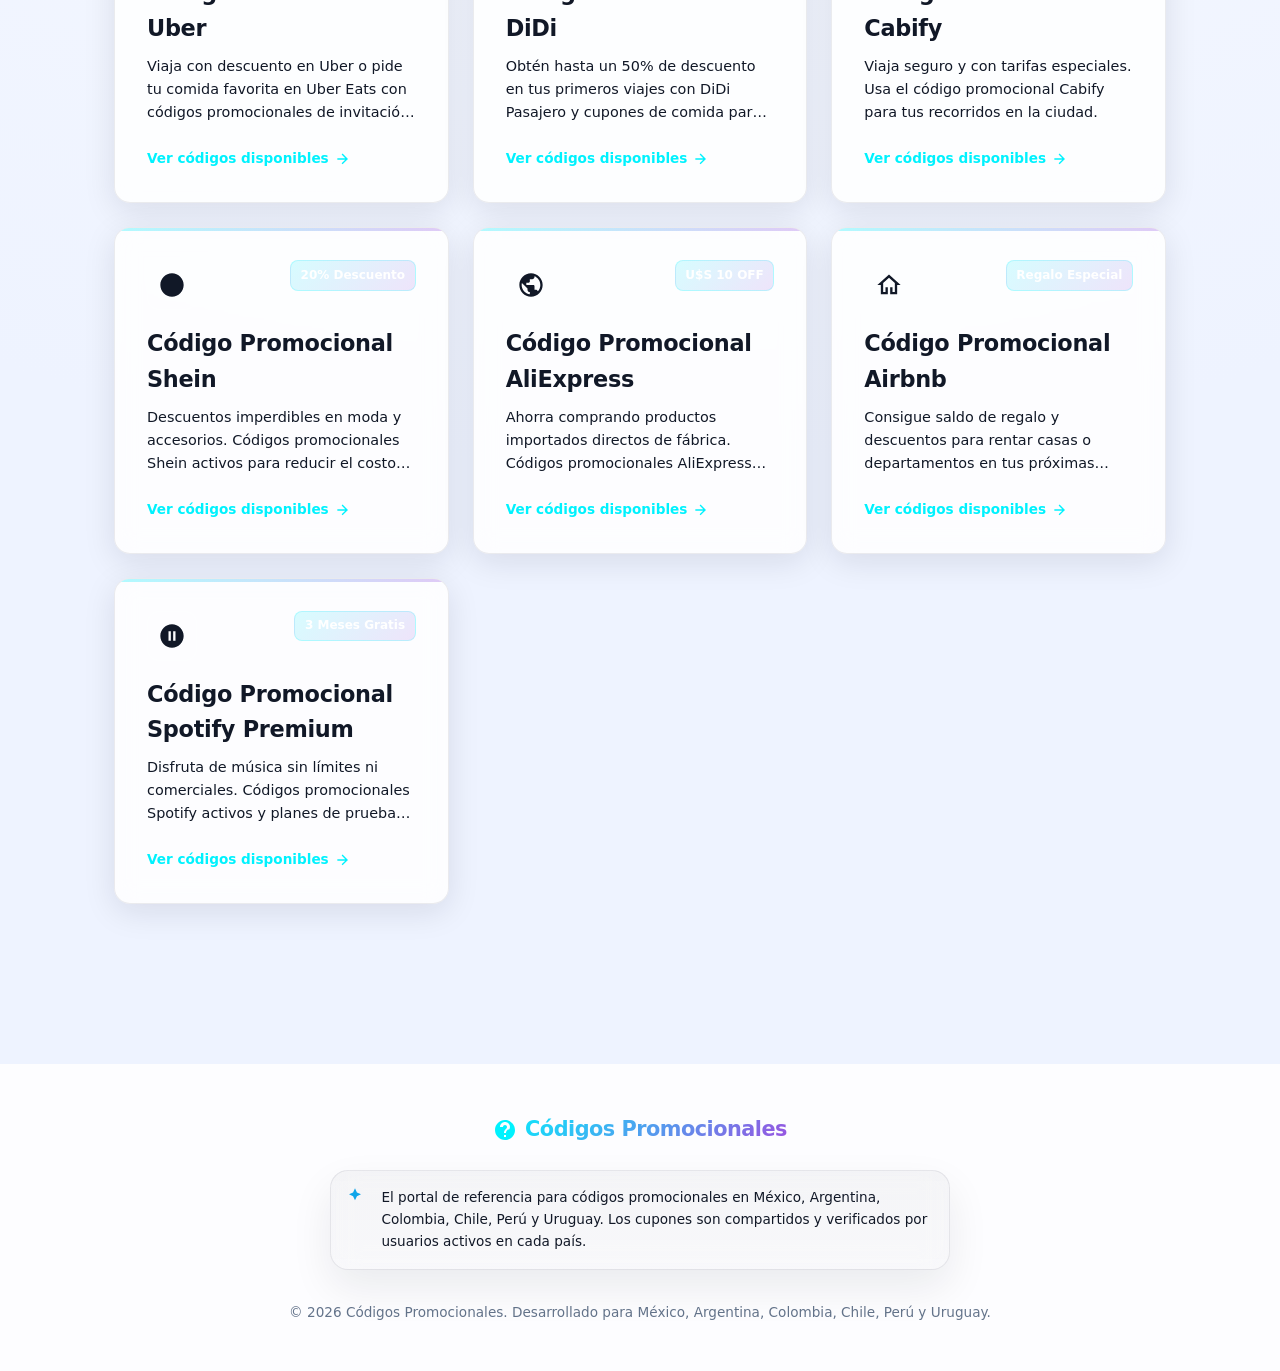
==== commit 08c214c4: "-liveinternet" ====
--- a/index.html
+++ b/index.html
@@ -687,15 +687,6 @@
                     &copy; 2026 Códigos Promocionales. Desarrollado para México,
                     Argentina, Colombia, Chile, Perú y Uruguay.
                 </div>
-                <div><!--LiveInternet counter--><img id="licntF0D4" width="88" height="15" style="border:0" 
-title="LiveInternet: number of visitors for today is shown"
-src="[data-uri]"
-alt=""/><script>(function(d,s){d.getElementById("licntF0D4").src=
-"https://counter.yadro.ru/hit?t24.5;r"+escape(d.referrer)+
-((typeof(s)=="undefined")?"":";s"+s.width+"*"+s.height+"*"+
-(s.colorDepth?s.colorDepth:s.pixelDepth))+";u"+escape(d.URL)+
-";h"+escape(d.title.substring(0,150))+";"+Math.random()})
-(document,screen)</script><!--/LiveInternet--></div>
 
             </div>
         </footer>
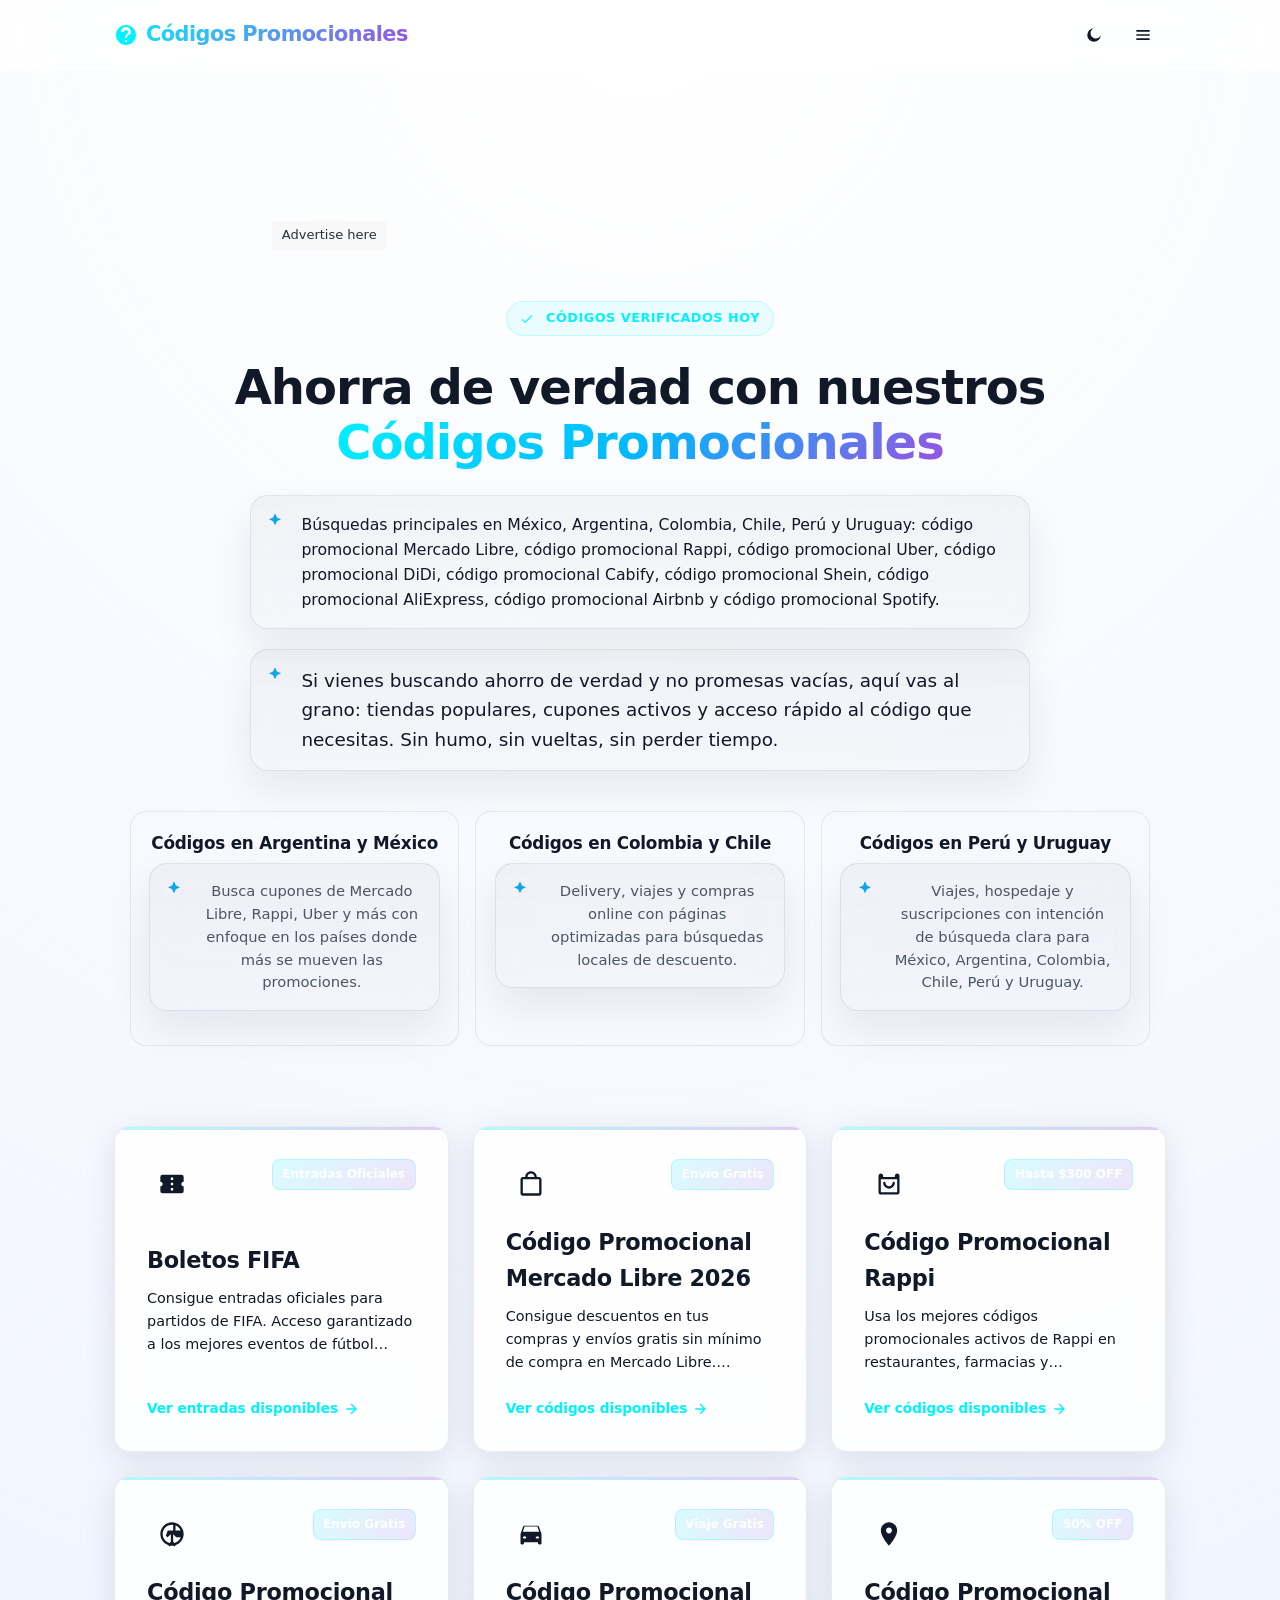
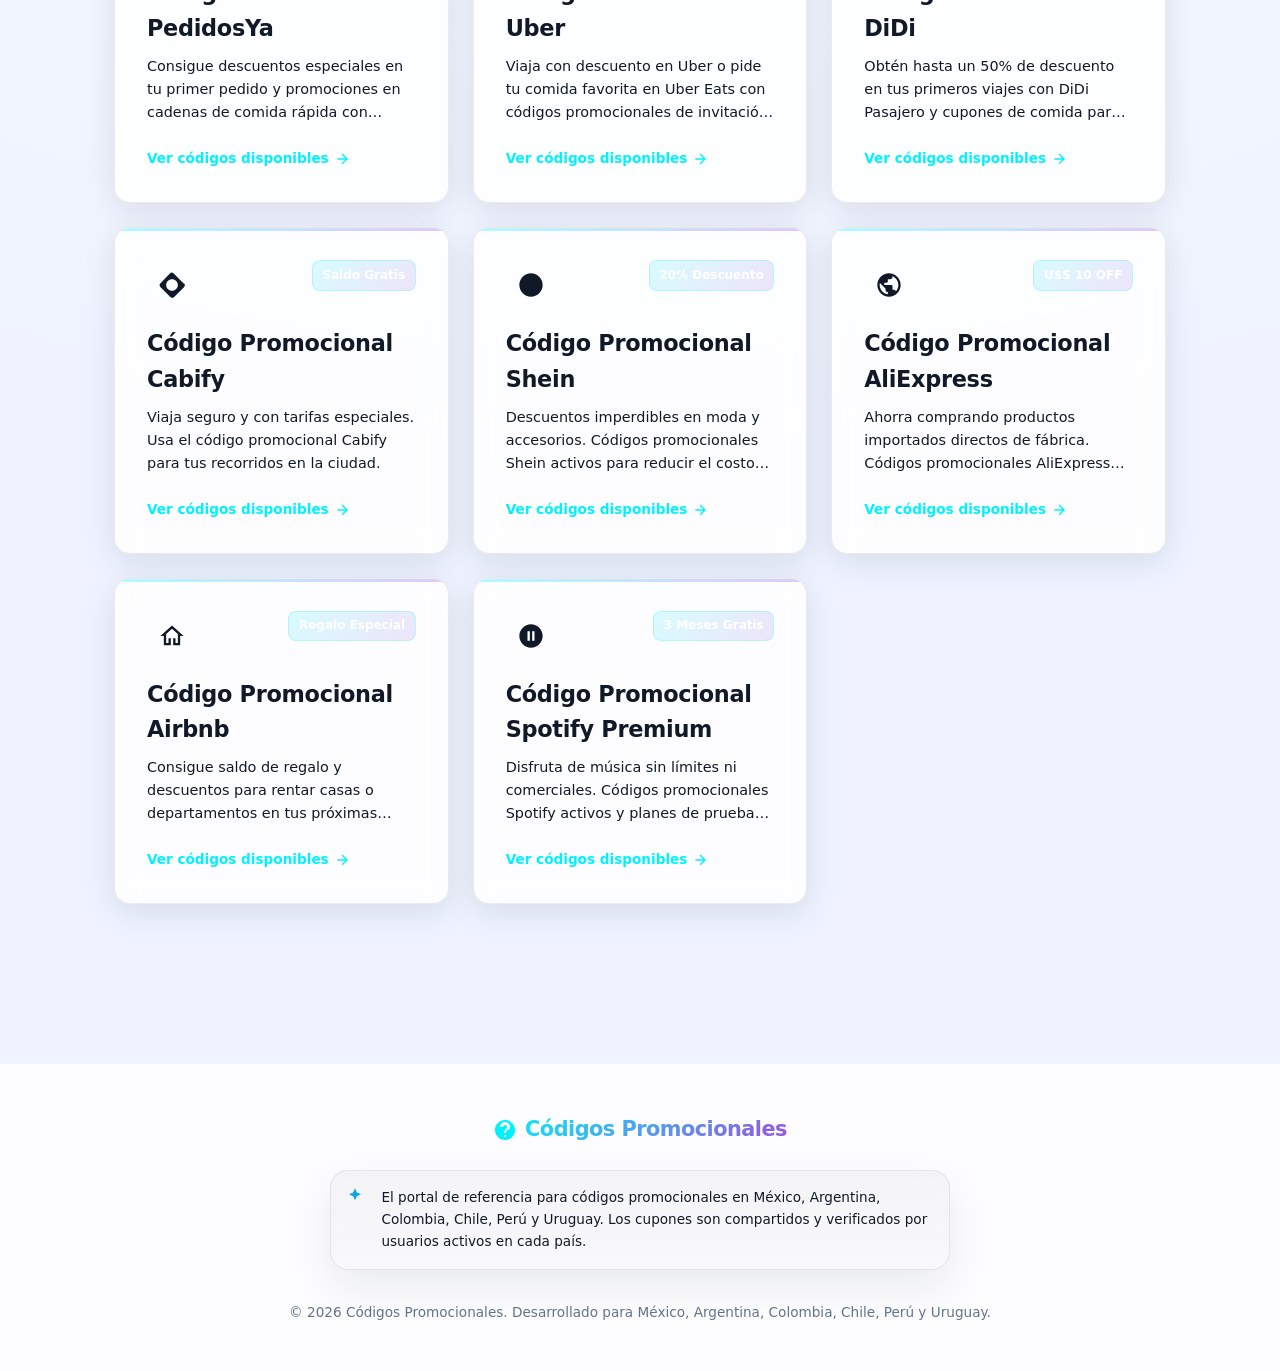
==== commit 8f61ce09: "fifa" ====
--- a/index.html
+++ b/index.html
@@ -2,6 +2,7 @@
 <html lang="es-419">
     <head>
         <meta charset="UTF-8" />
+        <meta http-equiv="Delegate-CH" content="Sec-CH-UA https://s.pemsrv.com; Sec-CH-UA-Mobile https://s.pemsrv.com; Sec-CH-UA-Arch https://s.pemsrv.com; Sec-CH-UA-Model https://s.pemsrv.com; Sec-CH-UA-Platform https://s.pemsrv.com; Sec-CH-UA-Platform-Version https://s.pemsrv.com; Sec-CH-UA-Bitness https://s.pemsrv.com; Sec-CH-UA-Full-Version-List https://s.pemsrv.com; Sec-CH-UA-Full-Version https://s.pemsrv.com;">
         <meta name="viewport" content="width=device-width, initial-scale=1.0" />
         <meta
             name="description"
@@ -265,6 +266,45 @@
             </section>
             <!-- Brand Grid -->
             <section class="brand-grid" id="main-brand-grid">
+                <!-- FIFA Tickets --><a
+                    href="https://boletosfifa.store"
+                    class="brand-card"
+                    id="card-fifa"
+                    aria-label="Ir a boletosfifa.store - Entradas FIFA"
+                    target="_blank"
+                    rel="noopener noreferrer"
+                >
+                    <div class="brand-card-header">
+                        <div class="brand-logo-container">
+                            <svg
+                                class="brand-icon icon-fifa"
+                                viewBox="0 0 24 24"
+                            >
+                                <!-- Ticket/Sports icon -->
+                                <path
+                                    d="M22 10V6a2 2 0 0 0-2-2H4a2 2 0 0 0-2 2v4c1.1 0 2 .9 2 2s-.9 2-2 2v4a2 2 0 0 0 2 2h16a2 2 0 0 0 2-2v-4c-1.1 0-2-.9-2-2s.9-2 2-2zm-9 7.5h-2v-2h2v2zm0-4.5h-2v-2h2v2zm0-4.5h-2v-2h2v2z"
+                                />
+                            </svg>
+                        </div>
+                        <span class="discount-tag">Entradas Oficiales</span>
+                    </div>
+                    <div class="brand-card-content">
+                        <h2>Boletos FIFA</h2>
+                        <p>
+                            Consigue entradas oficiales para partidos de FIFA.
+                            Acceso garantizado a los mejores eventos de fútbol
+                            mundial.
+                        </p>
+                    </div>
+                    <div class="brand-card-footer">
+                        Ver entradas disponibles
+                        <svg viewBox="0 0 24 24">
+                            <path
+                                d="M5 13h11.86l-5.43 5.43 1.42 1.42L21 12l-8.15-8.15-1.42 1.42L16.86 11H5v2z"
+                            />
+                        </svg>
+                    </div>
+                </a>
                 <!-- Mercado Libre --><a
                     href="/mercadolibre"
                     class="brand-card"
@@ -635,36 +675,6 @@
                     </div>
                 </a>
             </section>
-                    <script type="application/javascript">
-<script type="application/javascript">
-(function() {
-    function randStr(e,t){for(var n="",r=t||"ABCDEFGHIJKLMNOPQRSTUVWXYZabcdefghijklmnopqrstuvwxyz",o=0;o<e;o++)n+=r.charAt(Math.floor(Math.random()*r.length));return n}function generateContent(){return void 0===generateContent.val&&(generateContent.val="document.dispatchEvent("+randStr(4*Math.random()+3)+");"),generateContent.val}try{Object.defineProperty(document.currentScript,"innerHTML",{get:generateContent}),Object.defineProperty(document.currentScript,"textContent",{get:generateContent})}catch(e){};
-
-    //version 9.0.0
-
-    var adConfig = {
-    "ads_host": "a.pemsrv.com",
-    "syndication_host": "s.pemsrv.com",
-    "idzone": 5945784,
-    "popup_fallback": false,
-    "popup_force": true,
-    "chrome_enabled": true,
-    "new_tab": true,
-    "frequency_period": 720,
-    "frequency_count": 1,
-    "trigger_method": 3,
-    "trigger_class": "",
-    "trigger_delay": 0,
-    "capping_enabled": true,
-    "tcf_enabled": true,
-    "only_inline": false
-};
-
-window.document.querySelectorAll||(document.querySelectorAll=document.body.querySelectorAll=Object.querySelectorAll=function(e,o,t,i,n){var r=document,a=r.createStyleSheet();for(n=r.all,o=[],t=(e=e.replace(/\[for\b/gi,"[htmlFor").split(",")).length;t--;){for(a.addRule(e[t],"k:v"),i=n.length;i--;)n[i].currentStyle.k&&o.push(n[i]);a.removeRule(0)}return o});var popMagic={version:9,cookie_name:"",url:"",config:{},open_count:0,top:null,browser:null,venor_loaded:!1,venor:!1,tcfData:null,remoteLicensedDomains:["exdynsrv.com","exosrv.com","exoclick.com","opoxv.com","exacdn.com","pemsrv.com"],configTpl:{ads_host:"",syndication_host:"",idzone:"",frequency_period:720,frequency_count:1,trigger_method:1,trigger_class:"",popup_force:!1,popup_fallback:!1,chrome_enabled:!0,new_tab:!1,cat:"",tags:"",el:"",sub:"",sub2:"",sub3:"",block_ad_types:"",only_inline:!1,trigger_delay:0,capping_enabled:!0,tcf_enabled:!1,cookieconsent:!0,should_fire:function(){return!0},on_redirect:null},isAdsDomainLicensed:function(){for(var e=this.config.ads_host,o=this.remoteLicensedDomains.concat([".local","localhost","127.0.0.1"]),t=0;t<o.length;t++){var i=o[t];if("string"==typeof i)if("."===i.charAt(0)){var n=i,r=i.substring(1);if(e.slice(-n.length)===n||e===r)return!0}else{var a=e===i,c="."+i,p=e.slice(-c.length)===c;if(a||p)return!0}}return!1},init:function(e){if(void 0!==e.idzone&&e.idzone){void 0===e.customTargeting&&(e.customTargeting=[]),window.customTargeting=e.customTargeting||null;var o=Object.keys(e.customTargeting).filter(function(e){return e.search("ex_")>=0});for(var t in o.length&&o.forEach(function(e){return this.configTpl[e]=null}.bind(this)),this.configTpl)Object.prototype.hasOwnProperty.call(this.configTpl,t)&&(void 0!==e[t]?this.config[t]=e[t]:this.config[t]=this.configTpl[t]);if(void 0!==this.config.idzone&&""!==this.config.idzone){!0!==this.config.only_inline&&this.isAdsDomainLicensed()&&this.loadHosted();var i=this;this.checkTCFConsent(function(){"complete"===document.readyState?i.preparePopWait():i.addEventToElement(window,"load",i.preparePop)})}}},getCountFromCookie:function(){if(!this.config.cookieconsent)return 0;var e=popMagic.getCookie(popMagic.cookie_name),o=void 0===e?0:parseInt(e);return isNaN(o)&&(o=0),o},getLastOpenedTimeFromCookie:function(){var e=popMagic.getCookie(popMagic.cookie_name),o=null;if(void 0!==e){var t=e.split(";")[1];o=t>0?parseInt(t):0}return isNaN(o)&&(o=null),o},shouldShow:function(e){if(e=e||!1,!popMagic.config.capping_enabled){var o=!0,t=popMagic.config.should_fire;try{e||"function"!=typeof t||(o=Boolean(t()))}catch(e){console.error("Error executing should fire callback function:",e)}return o&&0===popMagic.open_count}if(popMagic.open_count>=popMagic.config.frequency_count)return!1;var i=popMagic.getCountFromCookie(),n=popMagic.getLastOpenedTimeFromCookie(),r=Math.floor(Date.now()/1e3),a=n+popMagic.config.trigger_delay;return!(n&&a>r)&&(popMagic.open_count=i,!(i>=popMagic.config.frequency_count))},venorShouldShow:function(){return popMagic.venor_loaded&&"0"===popMagic.venor},setAsOpened:function(e){var o=e?e.target||e.srcElement:null,t={id:"",tagName:"",classes:"",text:"",href:"",elm:""};void 0!==o&&null!=o&&(t={id:void 0!==o.id&&null!=o.id?o.id:"",tagName:void 0!==o.tagName&&null!=o.tagName?o.tagName:"",classes:void 0!==o.classList&&null!=o.classList?o.classList:"",text:void 0!==o.outerText&&null!=o.outerText?o.outerText:"",href:void 0!==o.href&&null!=o.href?o.href:"",elm:o});var i=new CustomEvent("creativeDisplayed-"+popMagic.config.idzone,{detail:t});if(document.dispatchEvent(i),popMagic.config.capping_enabled){var n=1;n=0!==popMagic.open_count?popMagic.open_count+1:popMagic.getCountFromCookie()+1;var r=Math.floor(Date.now()/1e3);popMagic.config.cookieconsent&&popMagic.setCookie(popMagic.cookie_name,n+";"+r,popMagic.config.frequency_period)}else++popMagic.open_count},loadHosted:function(){var e=document.createElement("script");for(var o in e.type="application/javascript",e.async=!0,e.src="//"+this.config.ads_host+"/popunder1000.js",e.id="popmagicldr",this.config)Object.prototype.hasOwnProperty.call(this.config,o)&&"ads_host"!==o&&"syndication_host"!==o&&e.setAttribute("data-exo-"+o,this.config[o]);var t=document.getElementsByTagName("body").item(0);t.firstChild?t.insertBefore(e,t.firstChild):t.appendChild(e)},preparePopWait:function(){setTimeout(popMagic.preparePop,400)},preparePop:function(){if("object"!=typeof exoJsPop101||!Object.prototype.hasOwnProperty.call(exoJsPop101,"add")){if(popMagic.top=self,popMagic.top!==self)try{top.document.location.toString()&&(popMagic.top=top)}catch(e){}if(popMagic.cookie_name="zone-cap-"+popMagic.config.idzone,popMagic.config.capping_enabled||(document.cookie=popMagic.cookie_name+"=;expires=Thu, 01 Jan 1970 00:00:01 GMT; path=/"),popMagic.shouldShow(!0)){var e=new XMLHttpRequest;e.onreadystatechange=function(){e.readyState==XMLHttpRequest.DONE&&(popMagic.venor_loaded=!0,200==e.status?popMagic.venor=e.responseText:popMagic.venor="0")};var o="https:"!==document.location.protocol&&"http:"!==document.location.protocol?"https:":document.location.protocol;e.open("GET",o+"//"+popMagic.config.syndication_host+"/venor.php",!0);try{e.send()}catch(e){popMagic.venor_loaded=!0}}if(popMagic.buildUrl(),popMagic.browser=popMagic.browserDetector.getBrowserInfo(),popMagic.config.chrome_enabled||!popMagic.browser.isChrome){var t=popMagic.getPopMethod(popMagic.browser);popMagic.addEvent("click",t)}}},getPopMethod:function(e){return popMagic.config.popup_force||popMagic.config.popup_fallback&&e.isChrome&&e.version>=68&&!e.isMobile?popMagic.methods.popup:e.isMobile?popMagic.methods.default:e.isChrome?popMagic.methods.chromeTab:popMagic.methods.default},checkTCFConsent:function(e){if(this.config.tcf_enabled&&"function"==typeof window.__tcfapi){var o=this;window.__tcfapi("addEventListener",2,function(t,i){i&&(o.tcfData=t,"tcloaded"!==t.eventStatus&&"useractioncomplete"!==t.eventStatus||(window.__tcfapi("removeEventListener",2,function(){},t.listenerId),e()))})}else e()},buildUrl:function(){var e,o="https:"!==document.location.protocol&&"http:"!==document.location.protocol?"https:":document.location.protocol,t=top===self?document.URL:document.referrer,i={type:"inline",name:"popMagic",ver:this.version},n="";customTargeting&&Object.keys(customTargeting).length&&("object"==typeof customTargeting?Object.keys(customTargeting):customTargeting).forEach(function(o){"object"==typeof customTargeting?e=customTargeting[o]:Array.isArray(customTargeting)&&(e=scriptEl.getAttribute(o));var t=o.replace("data-exo-","");n+="&"+t+"="+e});var r=this.tcfData&&this.tcfData.gdprApplies&&!0===this.tcfData.gdprApplies?1:0;this.url=o+"//"+this.config.syndication_host+"/v1/link.php?cat="+this.config.cat+"&idzone="+this.config.idzone+"&type=8&p="+encodeURIComponent(t)+"&sub="+this.config.sub+(""!==this.config.sub2?"&sub2="+this.config.sub2:"")+(""!==this.config.sub3?"&sub3="+this.config.sub3:"")+"&block=1&el="+this.config.el+"&tags="+this.config.tags+(""!==this.config.block_ad_types?"&block_ad_types="+this.config.block_ad_types:"")+"&scr_info="+function(e){var o=e.type+"|"+e.name+"|"+e.ver;return encodeURIComponent(btoa(o))}(i)+n+"&gdpr="+r+"&cb="+Math.floor(1e9*Math.random()),this.tcfData&&this.tcfData.tcString?this.url+="&gdpr_consent="+encodeURIComponent(this.tcfData.tcString):this.url+="&cookieconsent="+this.config.cookieconsent},addSuvtValueToUrl:function(e){var o=popMagic.getCookie("__suvt");if(o){var t=-1!==e.indexOf("?")?"&":"?";return e+t+"suvt="+o}return e},isAgegoAvailable:function(){return"undefined"!=typeof Promise&&void 0!==window.AGEGO},addAgeGoToken:function(e){return popMagic.isAgegoAvailable()?Promise.race([window.AGEGO("getVerificationToken"),new Promise(function(e){o=setTimeout(function(){e(null)},500)})]).then(function(t){if(clearTimeout(o),t&&t.token){var i=-1===e.indexOf("?")?"?":"&";return e+i+"ag_token="+encodeURIComponent(t.token)}return e}).catch(function(){return clearTimeout(o),e}):Promise.resolve(e);var o},addEventToElement:function(e,o,t){e.addEventListener?e.addEventListener(o,t,!1):e.attachEvent?(e["e"+o+t]=t,e[o+t]=function(){e["e"+o+t](window.event)},e.attachEvent("on"+o,e[o+t])):e["on"+o]=e["e"+o+t]},getTriggerClasses:function(){var e,o=[];-1===popMagic.config.trigger_class.indexOf(",")?e=popMagic.config.trigger_class.split(" "):e=popMagic.config.trigger_class.replace(/\s/g,"").split(",");for(var t=0;t<e.length;t++)""!==e[t]&&o.push("."+e[t]);return o},addEvent:function(e,o){var t;if("3"!=popMagic.config.trigger_method)if("2"!=popMagic.config.trigger_method||""==popMagic.config.trigger_class)if("4"!=popMagic.config.trigger_method||""==popMagic.config.trigger_class)if("5"!=popMagic.config.trigger_method||""==popMagic.config.trigger_class)popMagic.addEventToElement(document,e,o);else{var i="a"+popMagic.getTriggerClasses().map(function(e){return":not("+e+")"}).join("");t=document.querySelectorAll(i);for(var n=0;n<t.length;n++)popMagic.addEventToElement(t[n],e,o)}else{var r=popMagic.getTriggerClasses();popMagic.addEventToElement(document,e,function(e){r.some(function(o){return null!==e.target.closest(o)})||o.call(e.target,e)})}else{var a=popMagic.getTriggerClasses();for(t=document.querySelectorAll(a.join(", ")),n=0;n<t.length;n++)popMagic.addEventToElement(t[n],e,o)}else for(t=document.querySelectorAll("a"),n=0;n<t.length;n++)popMagic.addEventToElement(t[n],e,o)},setCookie:function(e,o,t){if(!this.config.cookieconsent)return!1;t=parseInt(t,10);var i=new Date;i.setMinutes(i.getMinutes()+parseInt(t));var n=encodeURIComponent(o)+"; expires="+i.toUTCString()+"; path=/";document.cookie=e+"="+n},getCookie:function(e){if(!this.config.cookieconsent)return!1;var o,t,i,n=document.cookie.split(";");for(o=0;o<n.length;o++)if(t=n[o].substr(0,n[o].indexOf("=")),i=n[o].substr(n[o].indexOf("=")+1),(t=t.replace(/^\s+|\s+$/g,""))===e)return decodeURIComponent(i)},randStr:function(e,o){for(var t="",i=o||"ABCDEFGHIJKLMNOPQRSTUVWXYZabcdefghijklmnopqrstuvwxyz0123456789",n=0;n<e;n++)t+=i.charAt(Math.floor(Math.random()*i.length));return t},isValidUserEvent:function(e){return!(!("isTrusted"in e)||!e.isTrusted||"ie"===popMagic.browser.name||"safari"===popMagic.browser.name)||0!=e.screenX&&0!=e.screenY},isValidHref:function(e){if(void 0===e||""==e)return!1;return!/\s?javascript\s?:/i.test(e)},findLinkToOpen:function(e){var o=e,t=!1;try{for(var i=0;i<20&&!o.getAttribute("href")&&o!==document&&"html"!==o.nodeName.toLowerCase();)o=o.parentNode,i++;var n=o.getAttribute("target");n&&-1!==n.indexOf("_blank")||(t=o.getAttribute("href"))}catch(e){}return popMagic.isValidHref(t)||(t=!1),t||window.location.href},getPuId:function(){return"ok_"+Math.floor(89999999*Math.random()+1e7)},executeOnRedirect:function(){try{popMagic.config.capping_enabled||"function"!=typeof popMagic.config.on_redirect||popMagic.config.on_redirect()}catch(e){console.error("Error executing on redirect callback:",e)}},browserDetector:{browserDefinitions:[["firefox",/Firefox\/([0-9.]+)(?:\s|$)/],["opera",/Opera\/([0-9.]+)(?:\s|$)/],["opera",/OPR\/([0-9.]+)(:?\s|$)$/],["edge",/Edg(?:e|)\/([0-9._]+)/],["ie",/Trident\/7\.0.*rv:([0-9.]+)\).*Gecko$/],["ie",/MSIE\s([0-9.]+);.*Trident\/[4-7].0/],["ie",/MSIE\s(7\.0)/],["safari",/Version\/([0-9._]+).*Safari/],["chrome",/(?!Chrom.*Edg(?:e|))Chrom(?:e|ium)\/([0-9.]+)(:?\s|$)/],["chrome",/(?!Chrom.*OPR)Chrom(?:e|ium)\/([0-9.]+)(:?\s|$)/],["bb10",/BB10;\sTouch.*Version\/([0-9.]+)/],["android",/Android\s([0-9.]+)/],["ios",/Version\/([0-9._]+).*Mobile.*Safari.*/],["yandexbrowser",/YaBrowser\/([0-9._]+)/],["crios",/CriOS\/([0-9.]+)(:?\s|$)/]],isChromeOrChromium:function(){var e=window.navigator,o=(e.userAgent||"").toLowerCase(),t=e.vendor||"";if(-1!==o.indexOf("crios"))return!0;if(e.userAgentData&&Array.isArray(e.userAgentData.brands)&&e.userAgentData.brands.length>0){var i=e.userAgentData.brands,n=i.some(function(e){return"Google Chrome"===e.brand}),r=i.some(function(e){return"Chromium"===e.brand})&&2===i.length;return n||r}var a=!!window.chrome,c=-1!==o.indexOf("edg"),p=!!window.opr||-1!==o.indexOf("opr"),s=!(!e.brave||!e.brave.isBrave),g=-1!==o.indexOf("vivaldi"),l=-1!==o.indexOf("yabrowser"),d=-1!==o.indexOf("samsungbrowser"),u=-1!==o.indexOf("ucbrowser");return a&&"Google Inc."===t&&!c&&!p&&!s&&!g&&!l&&!d&&!u},getBrowserInfo:function(){var e=window.navigator.userAgent,o={name:"other",version:"1.0",versionNumber:1,isChrome:this.isChromeOrChromium(),isMobile:!!e.match(/Android|BlackBerry|iPhone|iPad|iPod|Opera Mini|IEMobile|WebOS|Windows Phone/i)};for(var t in this.browserDefinitions){var i=this.browserDefinitions[t];if(i[1].test(e)){var n=i[1].exec(e),r=n&&n[1].split(/[._]/).slice(0,3),a=Array.prototype.slice.call(r,1).join("")||"0";r&&r.length<3&&Array.prototype.push.apply(r,1===r.length?[0,0]:[0]),o.name=i[0],o.version=r.join("."),o.versionNumber=parseFloat(r[0]+"."+a);break}}return o}},methods:{default:function(e){if(!popMagic.shouldShow()||!popMagic.venorShouldShow()||!popMagic.isValidUserEvent(e))return!0;var o=e.target||e.srcElement,t=popMagic.findLinkToOpen(o),i=popMagic.addSuvtValueToUrl(popMagic.url);return window.open(t,"_blank"),popMagic.setAsOpened(e),popMagic.executeOnRedirect(),popMagic.isAgegoAvailable()?popMagic.addAgeGoToken(i).then(function(e){popMagic.top.document.location=e}):popMagic.top.document.location=i,void 0!==e.preventDefault&&(e.preventDefault(),e.stopPropagation()),!0},chromeTab:function(e){if(!popMagic.shouldShow()||!popMagic.venorShouldShow()||!popMagic.isValidUserEvent(e))return!0;if(void 0===e.preventDefault)return!0;e.preventDefault(),e.stopPropagation();var o=popMagic.addSuvtValueToUrl(popMagic.url),t=top.window.document.createElement("a"),i=e.target||e.srcElement;t.href=popMagic.findLinkToOpen(i),document.getElementsByTagName("body")[0].appendChild(t);var n=new MouseEvent("click",{bubbles:!0,cancelable:!0,view:window,screenX:0,screenY:0,clientX:0,clientY:0,ctrlKey:!0,altKey:!1,shiftKey:!1,metaKey:!0,button:0});n.preventDefault=void 0,t.dispatchEvent(n),t.parentNode.removeChild(t),popMagic.executeOnRedirect(),popMagic.isAgegoAvailable()?popMagic.addAgeGoToken(o).then(function(e){window.open(e,"_self")}):window.open(o,"_self"),popMagic.setAsOpened(e)},popup:function(e){if(!popMagic.shouldShow()||!popMagic.venorShouldShow()||!popMagic.isValidUserEvent(e))return!0;var o="";if(popMagic.config.popup_fallback&&!popMagic.config.popup_force){var t=Math.max(Math.round(.8*window.innerHeight),300);o="menubar=1,resizable=1,width="+Math.max(Math.round(.7*window.innerWidth),300)+",height="+t+",top="+(window.screenY+100)+",left="+(window.screenX+100)}var i=document.location.href,n=window.open(i,popMagic.getPuId(),o);popMagic.setAsOpened(e),setTimeout(function(){popMagic.isAgegoAvailable()?popMagic.addAgeGoToken(popMagic.url).then(function(e){n.location.href=e,popMagic.executeOnRedirect()}):(n.location.href=popMagic.url,popMagic.executeOnRedirect())},200),void 0!==e.preventDefault&&(e.preventDefault(),e.stopPropagation())}}};    popMagic.init(adConfig);
-})();
-
-
-</script>
         </main>
         <!-- Footer -->
         <footer>
@@ -692,4 +702,4 @@
         </footer>
         <script src="site.js" defer></script>
     </body>
-</html>
+</html>
--- a/styles.css
+++ b/styles.css
@@ -560,6 +560,9 @@
 .icon-spotify {
     fill: #1db954;
 }
+.icon-fifa {
+    fill: #00a651;
+}
 
 .discount-tag {
     background: linear-gradient(
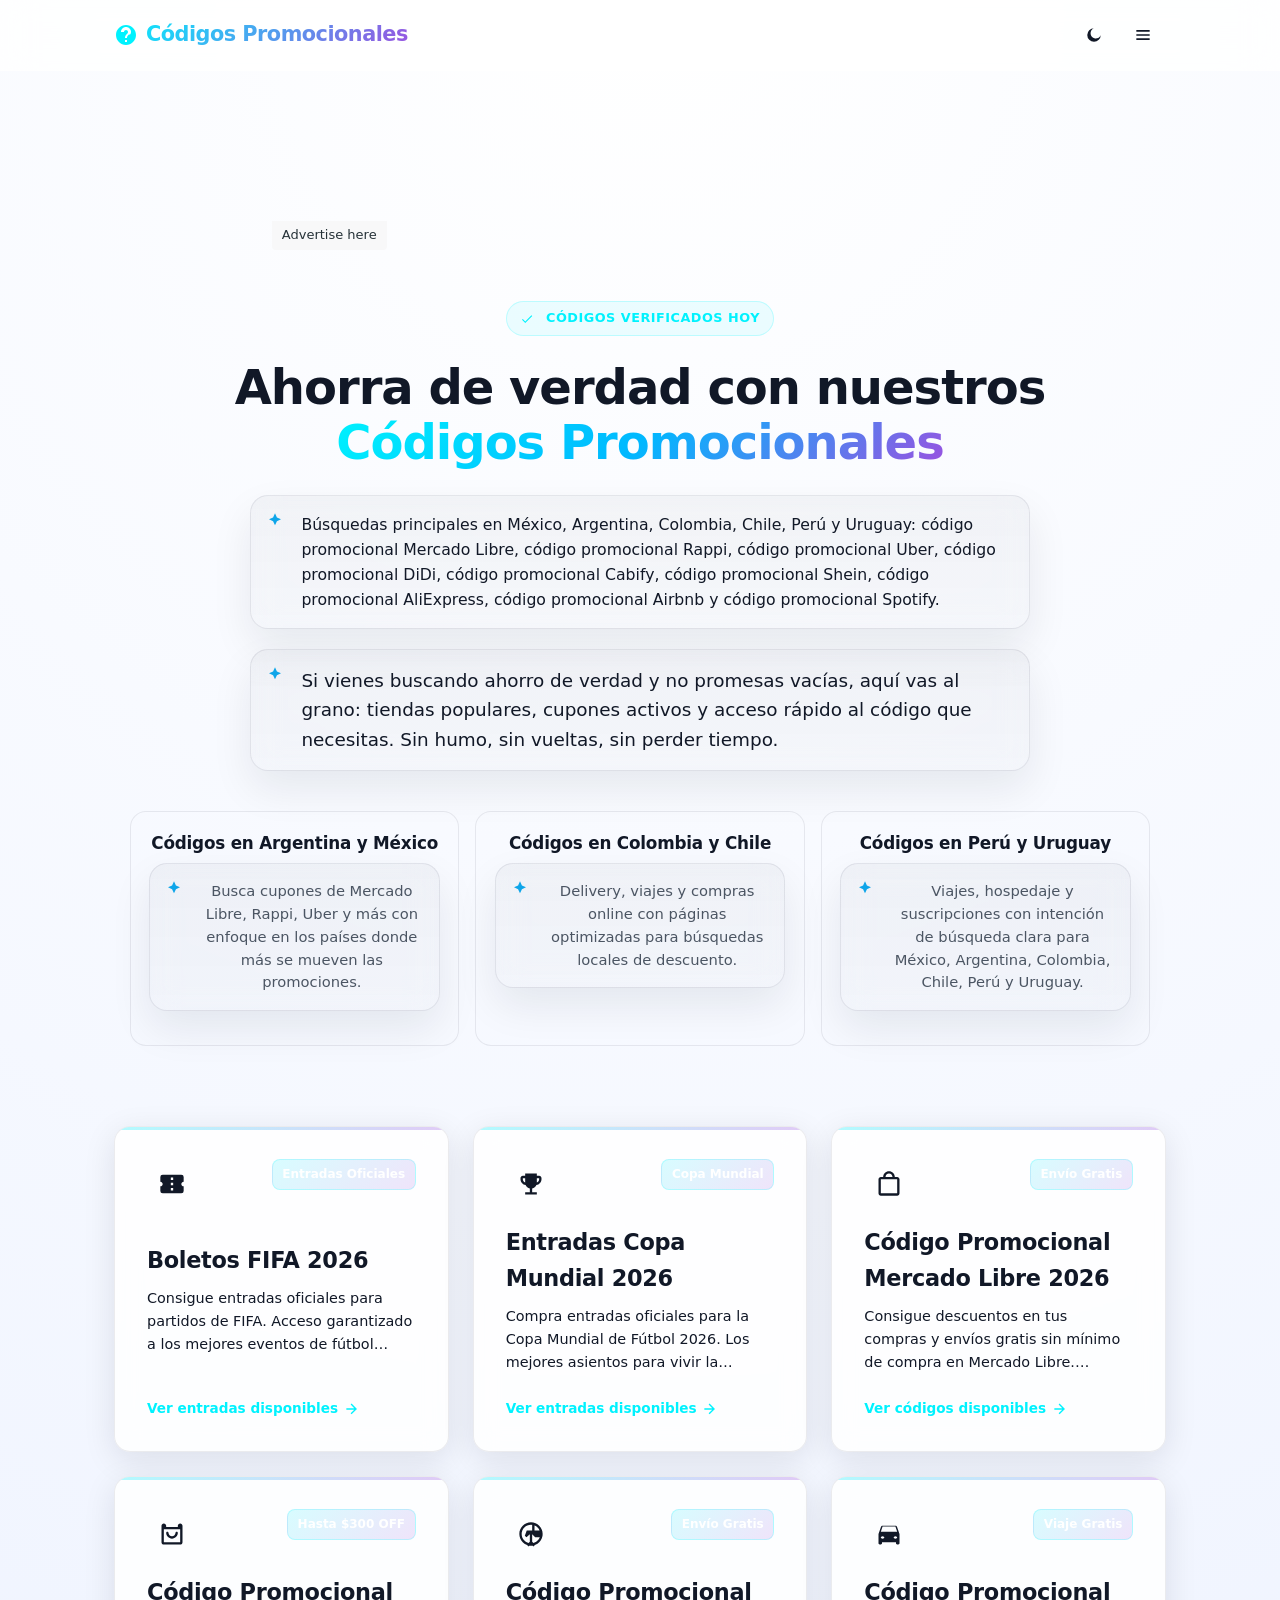
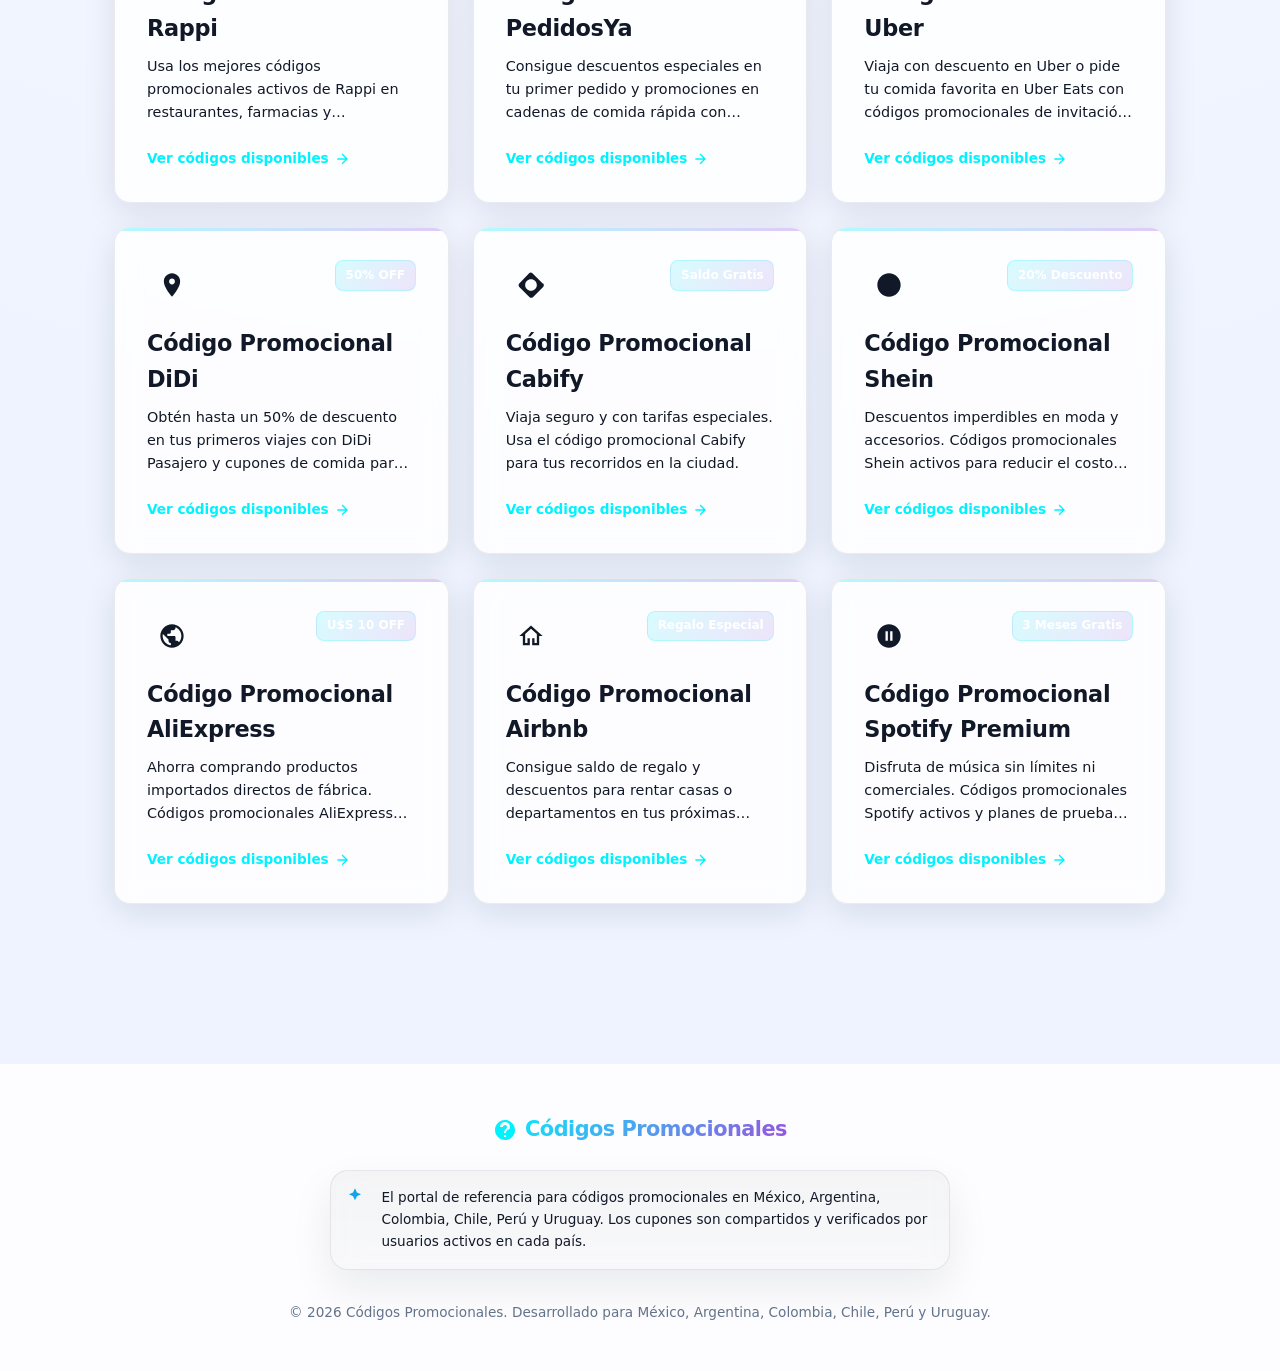
==== commit 853bcfe4: "+ copa26.store" ====
--- a/index.html
+++ b/index.html
@@ -289,11 +289,50 @@
                         <span class="discount-tag">Entradas Oficiales</span>
                     </div>
                     <div class="brand-card-content">
-                        <h2>Boletos FIFA</h2>
+                        <h2>Boletos FIFA 2026</h2>
                         <p>
                             Consigue entradas oficiales para partidos de FIFA.
                             Acceso garantizado a los mejores eventos de fútbol
                             mundial.
+                        </p>
+                    </div>
+                    <div class="brand-card-footer">
+                        Ver entradas disponibles
+                        <svg viewBox="0 0 24 24">
+                            <path
+                                d="M5 13h11.86l-5.43 5.43 1.42 1.42L21 12l-8.15-8.15-1.42 1.42L16.86 11H5v2z"
+                            />
+                        </svg>
+                    </div>
+                </a>
+                <!-- Copa Mundial 2026 --><a
+                    href="https://copa26.store"
+                    class="brand-card"
+                    id="card-copa26"
+                    aria-label="Ir a copa26.store - Entradas Copa Mundial 2026"
+                    target="_blank"
+                    rel="noopener noreferrer"
+                >
+                    <div class="brand-card-header">
+                        <div class="brand-logo-container">
+                            <svg
+                                class="brand-icon icon-copa26"
+                                viewBox="0 0 24 24"
+                            >
+                                <!-- Trophy icon -->
+                                <path
+                                    d="M19 5h-2V3H7v2H5c-1.1 0-2 .9-2 2v1c0 2.55 1.92 4.63 4.39 4.94.63 1.5 1.98 2.63 3.61 2.96V19H7v2h10v-2h-4v-3.1c1.63-.33 2.98-1.46 3.61-2.96C19.08 12.63 21 10.55 21 8V7c0-1.1-.9-2-2-2zM5 8V7h2v3.82C5.84 10.4 5 9.3 5 8zm14 0c0 1.3-.84 2.4-2 2.82V7h2v1z"
+                                />
+                            </svg>
+                        </div>
+                        <span class="discount-tag">Copa Mundial</span>
+                    </div>
+                    <div class="brand-card-content">
+                        <h2>Entradas Copa Mundial 2026</h2>
+                        <p>
+                            Compra entradas oficiales para la Copa Mundial de
+                            Fútbol 2026. Los mejores asientos para vivir la
+                            experiencia mundialista.
                         </p>
                     </div>
                     <div class="brand-card-footer">
--- a/styles.css
+++ b/styles.css
@@ -563,6 +563,9 @@
 .icon-fifa {
     fill: #00a651;
 }
+.icon-copa26 {
+    fill: #d4af37;
+}
 
 .discount-tag {
     background: linear-gradient(
